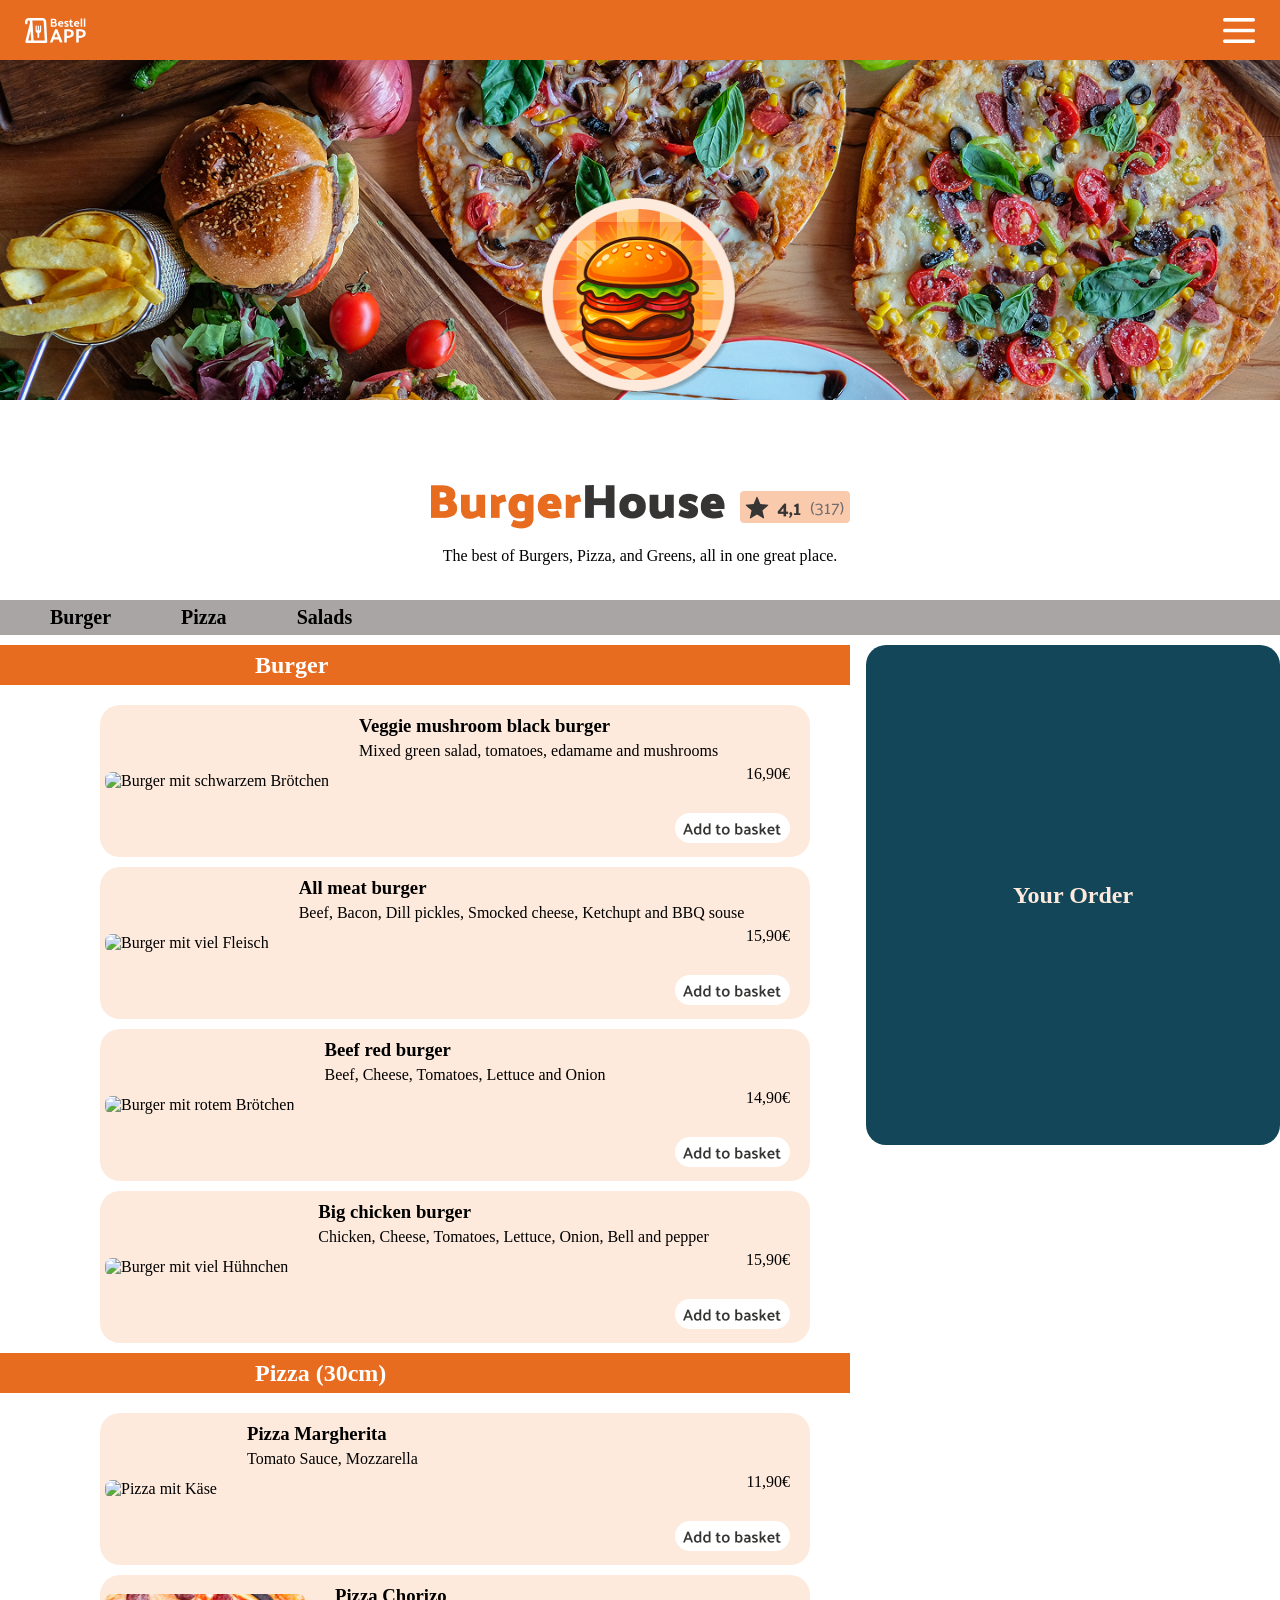
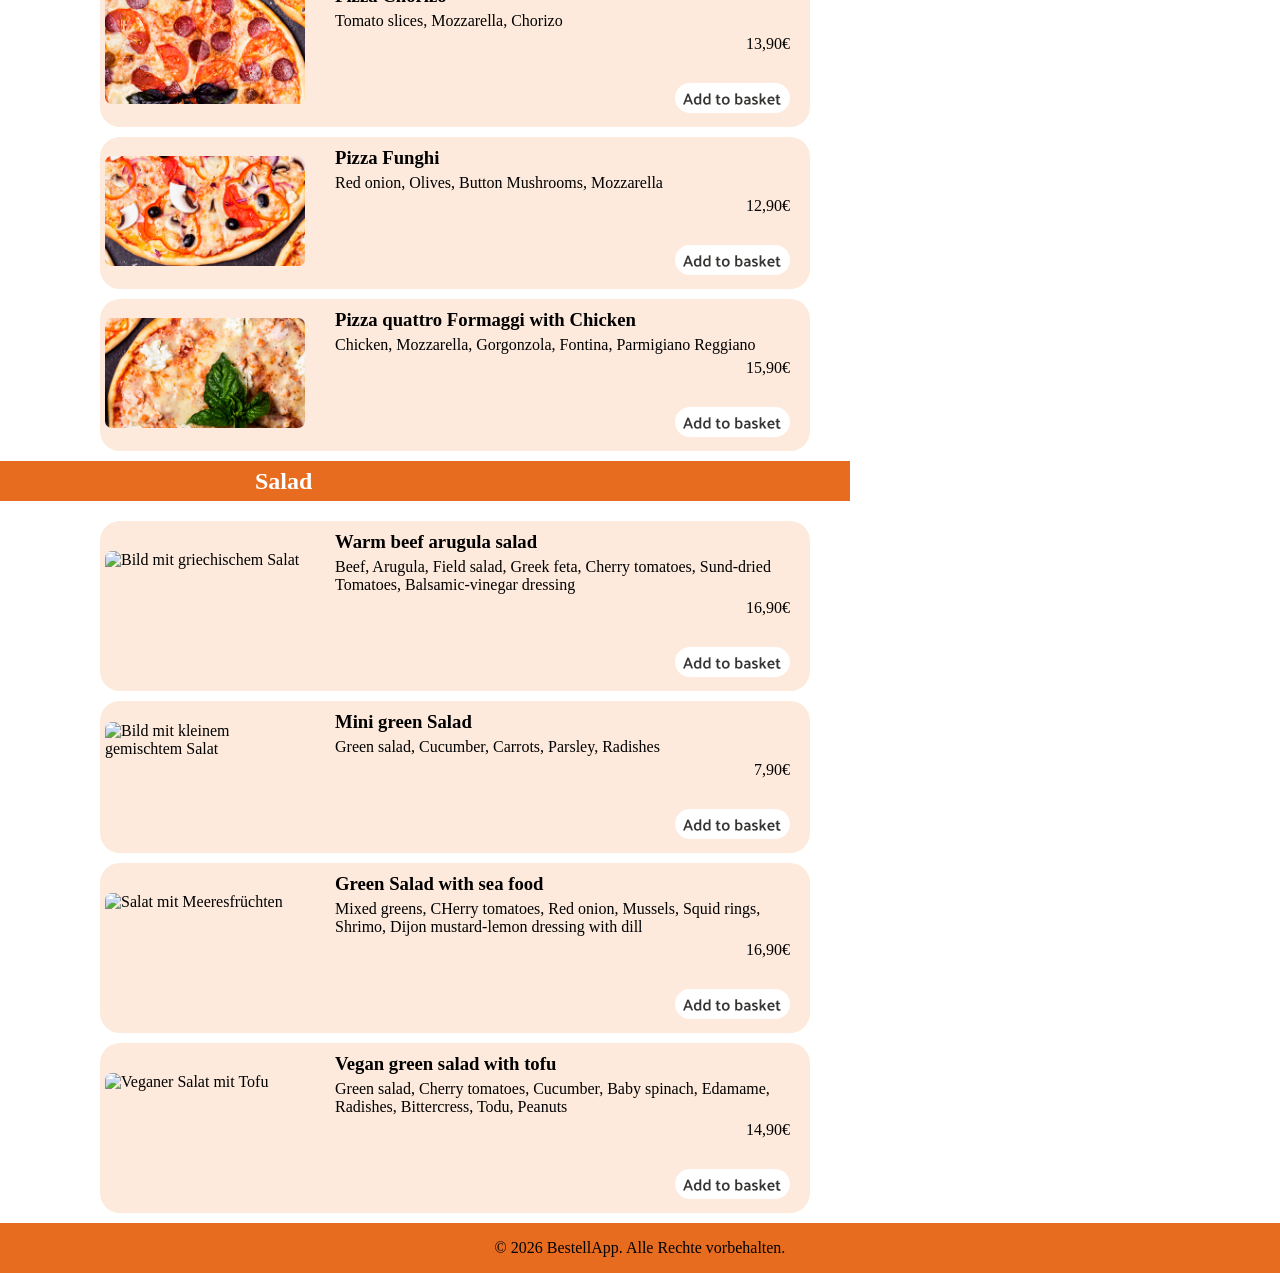
==== alternativeVariant.html @ b37f5bb8 "added variant for html code for testing" ====
<!DOCTYPE html>
<html lang="de">

<head>
    <meta charset="UTF-8">
    <meta name="viewport" content="width=device-width, initial-scale=1.0">
    <title>Bestell App</title>
    <script src="./scripts/db.js"></script>
    <script src="./scripts/template.js"></script>
    <script src="./script.js"></script>
    <link rel="icon" href="./assets/icons/favicon.svg" type="image/svg+xml">
    <link rel="stylesheet" href="./styles/assets.css">
    <link rel="stylesheet" href="./styles/basket.css">
    <link rel="stylesheet" href="./styles/fonts.css">
    <link rel="stylesheet" href="./styles/standard.css">
    <link rel="stylesheet" href="./style.css">
</head>

<body>
    <header>
        <nav class="header">
            <img class="headerIcons" src="./assets/icons/logo_icon.svg" alt="BestellApp Logo">
            <img class="headerIcons" src="./assets/icons/dehaze.png" alt="Aufklappmenü Icon">
        </nav>
    </header>
    <main>
        <section>
            <div class="bgBurgerLogo"></div>
            <div class="restaurantLogo">
                <img src="./assets/img/burger_logo.png" alt="Bild von Cartoon Burger">
            </div>
            <section class="headlineSection">
                <div class="headlineTitle">
                    <img src="./assets/img/BurgerHouse.png" alt="BurgerHouse Text Überschrift">
                    <img src="./assets/icons/like_icon.png" alt="kleines bild mit Anzahl von Rezenseionen">
                </div>
                <p>The best of Burgers, Pizza, and Greens, all in one great place.</p>
            </section>
            <section class="linkMenu">
                <a class="linkButton" href="#burgerId">Burger</a>
                <a class="linkButton" href="#pizzaId">Pizza</a>
                <a class="linkButton" href="#saladId">Salads</a>
            </section>
        </section>

        <div class="mainContainer" >
            <section class="mainContentSection">
                <section>
                    <div class="sectionTitle">
                        <h2 id="burgerId" class="title">Burger</h2>
                    </div>
                    <section class="dishesSections">
                        <div class="dishes">
                            <div>
                                <img class="dishesImg" src="./assets/img/black_burger.jpg"
                                    alt="Burger mit schwarzem Brötchen">
                            </div>
                            <div class="dishTitle">
                                <h3>Veggie mushroom black burger</h3>
                                <p>Mixed green salad, tomatoes, edamame and mushrooms</p>
                                <div class="dishesBottom">
                                    <p>16,90€</p>
                                    <div><img class="addButton" role="button" tabindex="0" onkeyup="if(event.key === 'enter')" src="./assets/icons/button_add.png" alt="add to basket button"></div>
                                </div>
                            </div>
                        </div>
                        <div class="dishes">
                            <div>
                                <img class="dishesImg" src="./assets/img/meat_burger.jpg" alt="Burger mit viel Fleisch">
                            </div>
                            <div class="dishTitle">
                                <h3>All meat burger</h3>
                                <p>Beef, Bacon, Dill pickles, Smocked cheese, Ketchupt and BBQ souse</p>
                                <div class="dishesBottom">
                                    <p>15,90€</p>
                                    <div><img class="addButton" role="button" tabindex="0" onkeyup="if(event.key === 'enter')" src="./assets/icons/button_add.png" alt="add to basket button"></div>
                                </div>
                            </div>
                        </div>
                        <div class="dishes">
                            <div>
                                <img class="dishesImg" src="./assets/img/red_burger.jpg"
                                    alt="Burger mit rotem Brötchen">
                            </div>
                            <div class="dishTitle">
                                <h3>Beef red burger</h3>
                                <p>Beef, Cheese, Tomatoes, Lettuce and Onion</p>
                                <div class="dishesBottom">
                                    <p>14,90€</p>
                                    <div><img class="addButton" role="button" tabindex="0" onkeyup="if(event.key === 'enter')" src="./assets/icons/button_add.png" alt="add to basket button"></div>
                                </div>
                            </div>


                        </div>
                        <div class="dishes">
                            <div>
                                <img class="dishesImg" src="./assets/img/chicken_burger.jpg"
                                    alt="Burger mit viel Hühnchen">
                            </div>
                            <div class="dishTitle">
                                <h3>Big chicken burger</h3>
                                <p>Chicken, Cheese, Tomatoes, Lettuce, Onion, Bell and pepper</p>
                                <div class="dishesBottom">
                                    <p>15,90€</p>
                                    <div><img class="addButton" role="button" tabindex="0" onkeyup="if(event.key === 'enter')" src="./assets/icons/button_add.png" alt="add to basket button"></div>
                                </div>
                            </div>


                        </div>
                    </section>

                </section>

                <section>
                    <div class="sectionTitle">
                        <h2 id="pizzaId" class="title">Pizza (30cm)</h2>
                    </div>
                    <section class="dishesSections">
                        <div class="dishes">
                            <div>
                                <img class="dishesImg" src="./assets/img/pizza_margherita.jpg" alt="Pizza mit Käse">
                            </div>
                            <div class="dishTitle">
                                <h3>Pizza Margherita</h3>
                                <p>Tomato Sauce, Mozzarella</p>
                                <div class="dishesBottom">
                                    <p>11,90€</p>
                                    <div><img class="addButton" role="button" tabindex="0" onkeyup="if(event.key === 'enter')" src="./assets/icons/button_add.png" alt="add to basket button"></div>
                                </div>
                            </div>
                        </div>
                        <div class="dishes">
                            <div>
                                <img class="dishesImg" src="./assets/img/pizza_chorizo.jpg" alt="Pizza mit Salami">
                            </div>
                            <div class="dishTitle">
                                <h3>Pizza Chorizo</h3>
                                <p>Tomato slices, Mozzarella, Chorizo</p>
                                <div class="dishesBottom">
                                    <p>13,90€</p>
                                    <div><img class="addButton" role="button" tabindex="0" onkeyup="if(event.key === 'enter')" src="./assets/icons/button_add.png" alt="add to basket button"></div>
                                </div>
                            </div>
                        </div>
                        <div class="dishes">
                            <div>
                                <img class="dishesImg" src="./assets/img/pizza_funghi.jpg" alt="Pizza mit Pilzen">
                            </div>
                            <div class="dishTitle">
                                <h3>Pizza Funghi</h3>
                                <p>Red onion, Olives, Button Mushrooms, Mozzarella</p>
                                <div class="dishesBottom">
                                    <p>12,90€</p>
                                    <div><img class="addButton" role="button" tabindex="0" onkeyup="if(event.key === 'enter')" src="./assets/icons/button_add.png" alt="add to basket button"></div>
                                </div>
                            </div>
                        </div>
                        <div class="dishes">
                            <div>
                                <img class="dishesImg" src="./assets/img/pizza_chickenformaggi.jpg"
                                    alt="Pizza mit Käse und Hühnchen">
                            </div>
                            <div class="dishTitle">
                                <h3>Pizza quattro Formaggi with Chicken</h3>
                                <p>Chicken, Mozzarella, Gorgonzola, Fontina, Parmigiano Reggiano</p>
                                <div class="dishesBottom">
                                    <p>15,90€</p>
                                    <div><img class="addButton" role="button" tabindex="0" onkeyup="if(event.key === 'enter')" src="./assets/icons/button_add.png" alt="add to basket button"></div>
                                </div>
                            </div>
                        </div>
                    </section>

                </section>

                <section>
                    <div class="sectionTitle">
                        <h2 id="saladId" class="title">Salad</h2>
                    </div>
                    <section class="dishesSections">
                        <div class="dishes">
                            <img class="dishesImg" src="./assets/img/salad_arugula.jpg"
                                alt="Bild mit griechischem Salat">
                            <div class="dishTitle">
                                <h3>Warm beef arugula salad</h3>
                                <p>Beef, Arugula, Field salad, Greek feta, Cherry tomatoes, Sund-dried Tomatoes,
                                    Balsamic-vinegar
                                    dressing</p>
                                <div class="dishesBottom">
                                    <p>16,90€</p>
                                    <div><img class="addButton" role="button" tabindex="0" onkeyup="if(event.key === 'enter')" src="./assets/icons/button_add.png" alt="add to basket button"></div>
                                </div>
                            </div>
                        </div>
                        <div class="dishes">
                            <img class="dishesImg" src="./assets/img/salad_mini.jpg"
                                alt="Bild mit kleinem gemischtem Salat">
                            <div class="dishTitle">
                                <h3>Mini green Salad</h3>
                                <p>Green salad, Cucumber, Carrots, Parsley, Radishes</p>
                                <div class="dishesBottom">
                                    <p>7,90€</p>
                                    <div><img class="addButton" role="button" tabindex="0" onkeyup="if(event.key === 'enter')" src="./assets/icons/button_add.png" alt="add to basket button"></div>
                                </div>
                            </div>
                        </div>
                        <div class="dishes">
                            <img class="dishesImg" src="./assets/img/salad_seafood.jpg" alt="Salat mit Meeresfrüchten">
                            <div class="dishTitle">
                                <h3>Green Salad with sea food</h3>
                                <p>Mixed greens, CHerry tomatoes, Red onion, Mussels, Squid rings, Shrimo, Dijon
                                    mustard-lemon
                                    dressing
                                    with dill</p>
                                <div class="dishesBottom">
                                    <p>16,90€</p>
                                    <div><img class="addButton" role="button" tabindex="0" onkeyup="if(event.key === 'enter')" src="./assets/icons/button_add.png" alt="add to basket button"></div>
                                </div>
                            </div>
                        </div>
                        <div class="dishes">
                            <img class="dishesImg" src="./assets/img/salad_vegan.jpg" alt="Veganer Salat mit Tofu">
                            <div class="dishTitle">
                                <h3>Vegan green salad with tofu</h3>
                                <p>Green salad, Cherry tomatoes, Cucumber, Baby spinach, Edamame, Radishes, Bittercress,
                                    Todu,
                                    Peanuts</p>
                                <div class="dishesBottom">
                                    <p>14,90€</p>
                                    <div><img class="addButton" role="button" tabindex="0" onkeyup="if(event.key === 'enter')" src="./assets/icons/button_add.png" alt="add to basket button"></div>
                                </div>
                            </div>
                        </div>
                    </section>
                </section>
            </section>

            <!-- <section class="basketSection">
                <div class="basket" >
                <h3>Your Basket</h3>
                <p>Noting here yet. <br> Go ahead and choose something delicious!</p>
                <img class="basketIcon" src="./assets/icons/shopping_cart.png" alt="Icon von Einkaufswagen">
                </div>
            </section> -->

            <section class="basketSection">
                <!-- <div class="basket" >
                <h3>Your Basket</h3>
                <p>Noting here yet. <br> Go ahead and choose something delicious!</p>
                <img class="basketIcon" src="./assets/icons/shopping_cart.png" alt="Icon von Einkaufswagen">
                </div> -->
                <div class="basket" >
                    <div></div>
                    <h2>Your Order</h2>
                    <div>
                        
                    </div>
                </div>
            </section>

        </div>
    </main>
    <footer>
        <p>© 2026 BestellApp. Alle Rechte vorbehalten.</p>
    </footer>
</body>

</html>
---- styles/assets.css ----
.headerIcons {
    height: 25px;
    margin: 25px;
}

.backgroundImg {
    height: 510px;
    width: 100%;
    object-fit: cover;
}

.headlineTitle {
    display: flex;
    justify-content: center;
    align-items: center;
    height: 60px;
    gap: 15px;
}

.linkButton {
    padding-left: 50px;
    font-size: 20px;
    color: black;
    font-weight: bold;
    border-radius: 20px;
}

.linkButton:hover {
    color: #E76C1F;
    
}

.dishesImg {
    padding: 5px;
    object-fit: cover;
    height: 120px;
    width: 210px;
    border-radius: 12px;
}

.basketIcon {
    height: 50px;
    width: 50px;
}

.addButton:hover {
    transform: scale(1.10);
    transition: transform 0.3s ease;
    border-color: #E76C1F;
    cursor: pointer;
    border: 2px solid #E76C1F;
    border-radius: 50px;
}
---- styles/fonts.css ----
/* Font Section */
@font-face {
    font-family: 'Figtree';
    src: url('fonts/static/Figtree-Regular.ttf') format('truetype');
    font-weight: normal;
    font-style: normal;
}

@font-face {
    font-family: 'Figtree';
    src: url('fonts/static/Figtree-Bold.ttf') format('truetype');
    font-weight: bold;
    font-style: normal;
}
---- styles/standard.css ----
*{
    box-sizing: border-box;
    margin: 0;
    scroll-behavior: smooth;
}
a{
    text-decoration: none;
}
---- style.css ----
.header {
    position: absolute;
    display: flex;
    height: 60px;
    width: 100%;
    background-color: #E76C1F;
    justify-content: space-between;
    align-items: center;
}

.bgBurgerLogo {
    position: relative, fixed;
    display: flex;
    height: 400px;
    background-image: url(./assets/img/background_img.png);
    background-size: cover;
    background-repeat: no-repeat;
    justify-content: center;
    align-items: end;
    z-index: 19;
}

.restaurantLogo {
    position: absolute;
    z-index: 20;
    height: 200px;
    width: 100%;
    display: flex;
    justify-content: center;
    top: 22%;
}

.headlineSection {
    display: flex;
    height: 200px;
    flex-direction: column;
    justify-content: center;
    align-items: center;
    padding-top: 8vh;
    padding-bottom: 30px;
    gap: 10px;
}

.linkMenu {
    display: flex;
    align-items: center;
    height: 35px;
    background-color: rgb(170, 165, 165);
    gap: 20px;
}

.mainContainer {
    display: flex;
    flex-grow: 1;
}

.mainContentSection {
    width: calc(100% - 430px);
}

.sectionTitle {
    display: flex;
    align-items: center;
    height: 40px;
    background-color: #E76C1F;
    margin-top: 10px;
    margin-bottom: 20px;
}

.title {
    padding-left: 30%;
    color: white;
}

.dishesSection {
    height: 612px;
    width: 700px;
}

.dishes {
    display: flex;
    background-color: #FDEADC;
    margin-top: 5px;
    margin-bottom: 10px;
    border-radius: 20px;
    margin-left: 100px;
    width: 710px;
    align-items: center;
    justify-content: start;
    gap: 25px;
}

.dishTitle {
    display: flex;
    flex-direction: column;
    flex: 1;
    gap: 5px;
    padding-top: 10px;
}

.dishesBottom {
    display: flex;
    align-items: end;
    justify-content: end;
    flex-direction: column;
    gap: 30px;
    padding-right: 20px;
    padding-bottom: 10px;
}

.basketSection {
    width: 400px;
    flex-grow: 1;
    padding: 16px;
    padding-top: 10px;
    padding-right: 0;
}

.basket {
    display: flex;
    flex-direction: column;
    align-items: center;
    justify-content: center;
    gap: 25px;
    width: 100%;
    height: 500px;
    border-radius: 20px;
    background-color: #124658;
    position: sticky;
    top: 0;
    color: #FDEADC;
}

footer {
    display: flex;
    justify-content: center;
    align-items: center;
    height: 50px;
    background-color: #E76C1F;
}
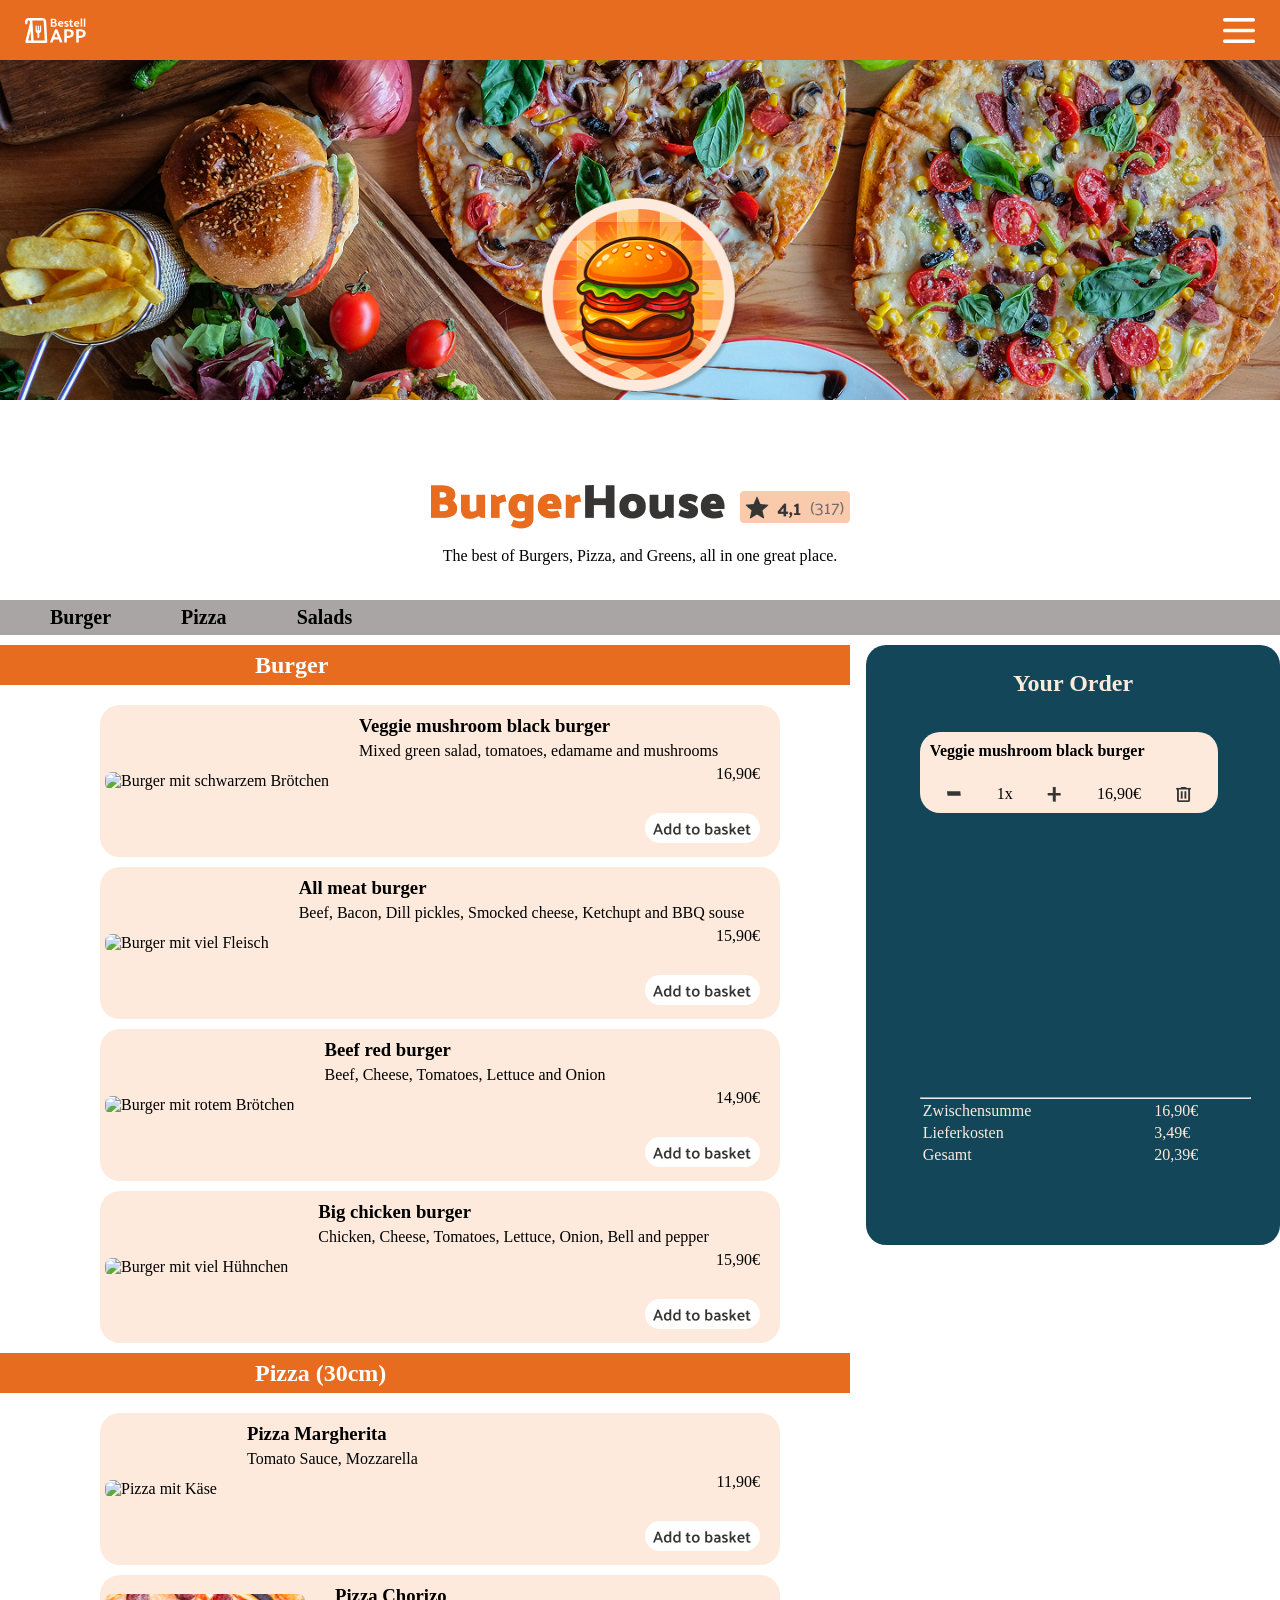
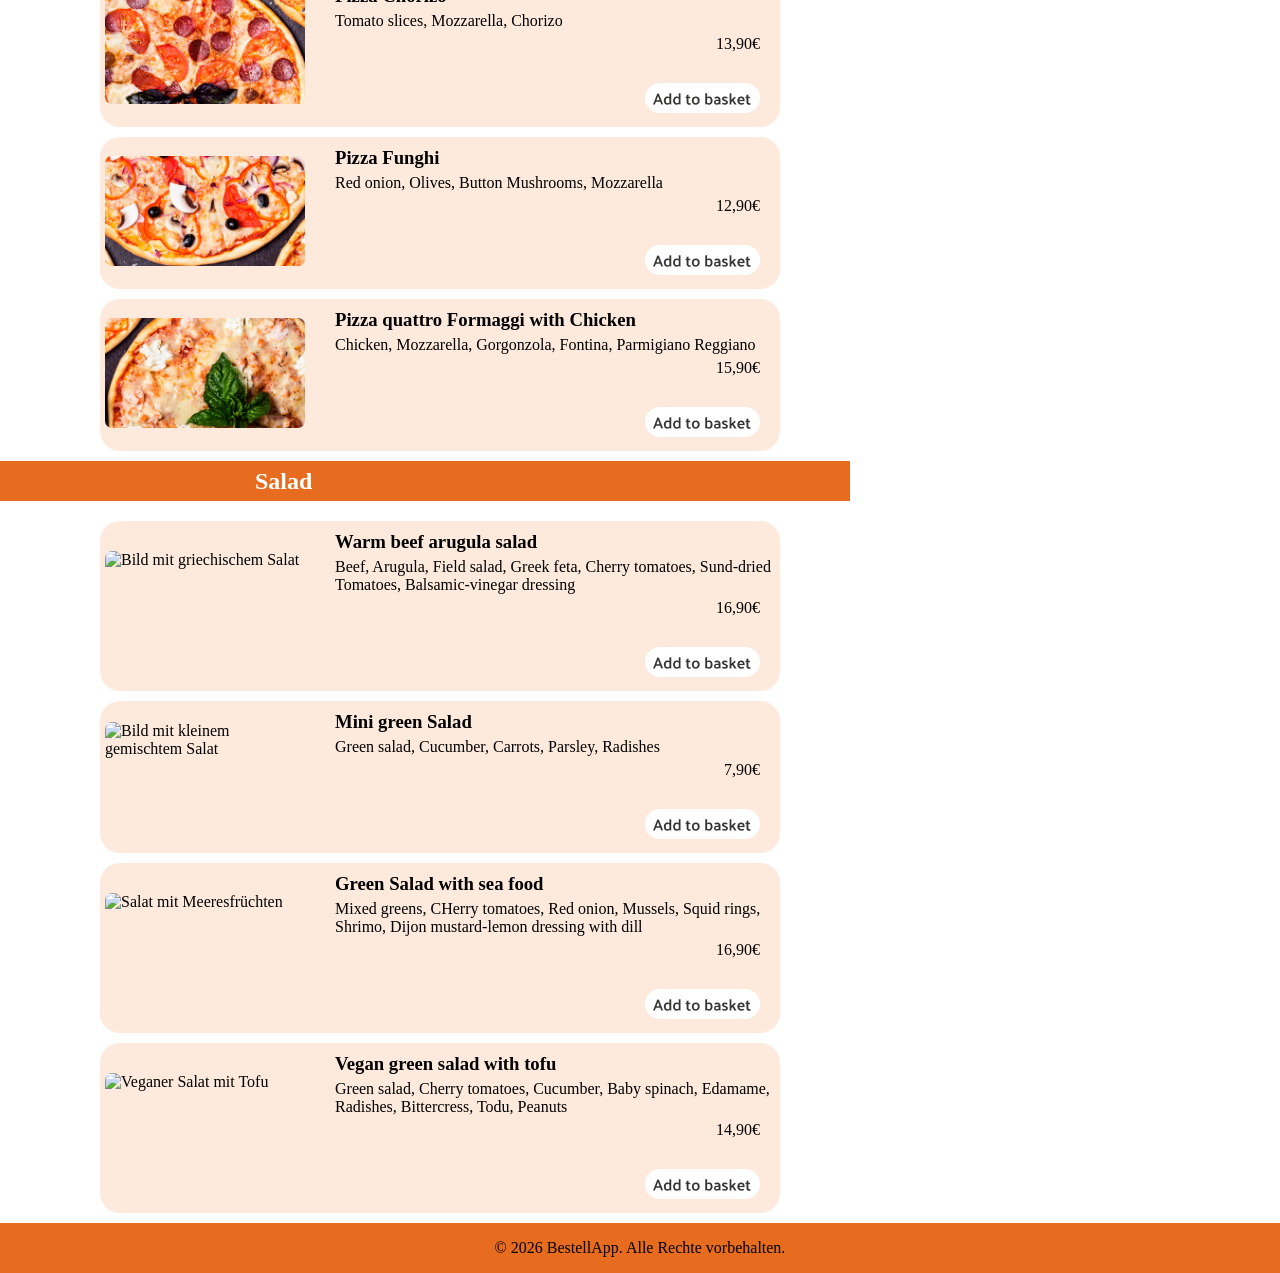
==== commit 43dd201c: "added css classes for responsiveness" ====
--- a/alternativeVariant.html
+++ b/alternativeVariant.html
@@ -31,8 +31,8 @@
             </div>
             <section class="headlineSection">
                 <div class="headlineTitle">
-                    <img src="./assets/img/BurgerHouse.png" alt="BurgerHouse Text Überschrift">
-                    <img src="./assets/icons/like_icon.png" alt="kleines bild mit Anzahl von Rezenseionen">
+                    <img class="headlineTitles" src="./assets/img/BurgerHouse.png" alt="BurgerHouse Text Überschrift">
+                    <img class="headlineTitles" src="./assets/icons/like_icon.png" alt="kleines bild mit Anzahl von Rezenseionen">
                 </div>
                 <p>The best of Burgers, Pizza, and Greens, all in one great place.</p>
             </section>
@@ -43,7 +43,7 @@
             </section>
         </section>
 
-        <div class="mainContainer" >
+        <div class="mainContainer">
             <section class="mainContentSection">
                 <section>
                     <div class="sectionTitle">
@@ -60,7 +60,9 @@
                                 <p>Mixed green salad, tomatoes, edamame and mushrooms</p>
                                 <div class="dishesBottom">
                                     <p>16,90€</p>
-                                    <div><img class="addButton" role="button" tabindex="0" onkeyup="if(event.key === 'enter')" src="./assets/icons/button_add.png" alt="add to basket button"></div>
+                                    <div><img class="addButton" role="button" tabindex="0"
+                                            onkeyup="if(event.key === 'enter')" src="./assets/icons/button_add.png"
+                                            alt="add to basket button"></div>
                                 </div>
                             </div>
                         </div>
@@ -73,7 +75,9 @@
                                 <p>Beef, Bacon, Dill pickles, Smocked cheese, Ketchupt and BBQ souse</p>
                                 <div class="dishesBottom">
                                     <p>15,90€</p>
-                                    <div><img class="addButton" role="button" tabindex="0" onkeyup="if(event.key === 'enter')" src="./assets/icons/button_add.png" alt="add to basket button"></div>
+                                    <div><img class="addButton" role="button" tabindex="0"
+                                            onkeyup="if(event.key === 'enter')" src="./assets/icons/button_add.png"
+                                            alt="add to basket button"></div>
                                 </div>
                             </div>
                         </div>
@@ -87,7 +91,9 @@
                                 <p>Beef, Cheese, Tomatoes, Lettuce and Onion</p>
                                 <div class="dishesBottom">
                                     <p>14,90€</p>
-                                    <div><img class="addButton" role="button" tabindex="0" onkeyup="if(event.key === 'enter')" src="./assets/icons/button_add.png" alt="add to basket button"></div>
+                                    <div><img class="addButton" role="button" tabindex="0"
+                                            onkeyup="if(event.key === 'enter')" src="./assets/icons/button_add.png"
+                                            alt="add to basket button"></div>
                                 </div>
                             </div>
 
@@ -103,7 +109,9 @@
                                 <p>Chicken, Cheese, Tomatoes, Lettuce, Onion, Bell and pepper</p>
                                 <div class="dishesBottom">
                                     <p>15,90€</p>
-                                    <div><img class="addButton" role="button" tabindex="0" onkeyup="if(event.key === 'enter')" src="./assets/icons/button_add.png" alt="add to basket button"></div>
+                                    <div><img class="addButton" role="button" tabindex="0"
+                                            onkeyup="if(event.key === 'enter')" src="./assets/icons/button_add.png"
+                                            alt="add to basket button"></div>
                                 </div>
                             </div>
 
@@ -127,7 +135,9 @@
                                 <p>Tomato Sauce, Mozzarella</p>
                                 <div class="dishesBottom">
                                     <p>11,90€</p>
-                                    <div><img class="addButton" role="button" tabindex="0" onkeyup="if(event.key === 'enter')" src="./assets/icons/button_add.png" alt="add to basket button"></div>
+                                    <div><img class="addButton" role="button" tabindex="0"
+                                            onkeyup="if(event.key === 'enter')" src="./assets/icons/button_add.png"
+                                            alt="add to basket button"></div>
                                 </div>
                             </div>
                         </div>
@@ -140,7 +150,9 @@
                                 <p>Tomato slices, Mozzarella, Chorizo</p>
                                 <div class="dishesBottom">
                                     <p>13,90€</p>
-                                    <div><img class="addButton" role="button" tabindex="0" onkeyup="if(event.key === 'enter')" src="./assets/icons/button_add.png" alt="add to basket button"></div>
+                                    <div><img class="addButton" role="button" tabindex="0"
+                                            onkeyup="if(event.key === 'enter')" src="./assets/icons/button_add.png"
+                                            alt="add to basket button"></div>
                                 </div>
                             </div>
                         </div>
@@ -153,7 +165,9 @@
                                 <p>Red onion, Olives, Button Mushrooms, Mozzarella</p>
                                 <div class="dishesBottom">
                                     <p>12,90€</p>
-                                    <div><img class="addButton" role="button" tabindex="0" onkeyup="if(event.key === 'enter')" src="./assets/icons/button_add.png" alt="add to basket button"></div>
+                                    <div><img class="addButton" role="button" tabindex="0"
+                                            onkeyup="if(event.key === 'enter')" src="./assets/icons/button_add.png"
+                                            alt="add to basket button"></div>
                                 </div>
                             </div>
                         </div>
@@ -167,7 +181,9 @@
                                 <p>Chicken, Mozzarella, Gorgonzola, Fontina, Parmigiano Reggiano</p>
                                 <div class="dishesBottom">
                                     <p>15,90€</p>
-                                    <div><img class="addButton" role="button" tabindex="0" onkeyup="if(event.key === 'enter')" src="./assets/icons/button_add.png" alt="add to basket button"></div>
+                                    <div><img class="addButton" role="button" tabindex="0"
+                                            onkeyup="if(event.key === 'enter')" src="./assets/icons/button_add.png"
+                                            alt="add to basket button"></div>
                                 </div>
                             </div>
                         </div>
@@ -190,7 +206,9 @@
                                     dressing</p>
                                 <div class="dishesBottom">
                                     <p>16,90€</p>
-                                    <div><img class="addButton" role="button" tabindex="0" onkeyup="if(event.key === 'enter')" src="./assets/icons/button_add.png" alt="add to basket button"></div>
+                                    <div><img class="addButton" role="button" tabindex="0"
+                                            onkeyup="if(event.key === 'enter')" src="./assets/icons/button_add.png"
+                                            alt="add to basket button"></div>
                                 </div>
                             </div>
                         </div>
@@ -202,7 +220,9 @@
                                 <p>Green salad, Cucumber, Carrots, Parsley, Radishes</p>
                                 <div class="dishesBottom">
                                     <p>7,90€</p>
-                                    <div><img class="addButton" role="button" tabindex="0" onkeyup="if(event.key === 'enter')" src="./assets/icons/button_add.png" alt="add to basket button"></div>
+                                    <div><img class="addButton" role="button" tabindex="0"
+                                            onkeyup="if(event.key === 'enter')" src="./assets/icons/button_add.png"
+                                            alt="add to basket button"></div>
                                 </div>
                             </div>
                         </div>
@@ -216,7 +236,9 @@
                                     with dill</p>
                                 <div class="dishesBottom">
                                     <p>16,90€</p>
-                                    <div><img class="addButton" role="button" tabindex="0" onkeyup="if(event.key === 'enter')" src="./assets/icons/button_add.png" alt="add to basket button"></div>
+                                    <div><img class="addButton" role="button" tabindex="0"
+                                            onkeyup="if(event.key === 'enter')" src="./assets/icons/button_add.png"
+                                            alt="add to basket button"></div>
                                 </div>
                             </div>
                         </div>
@@ -229,7 +251,9 @@
                                     Peanuts</p>
                                 <div class="dishesBottom">
                                     <p>14,90€</p>
-                                    <div><img class="addButton" role="button" tabindex="0" onkeyup="if(event.key === 'enter')" src="./assets/icons/button_add.png" alt="add to basket button"></div>
+                                    <div><img class="addButton" role="button" tabindex="0"
+                                            onkeyup="if(event.key === 'enter')" src="./assets/icons/button_add.png"
+                                            alt="add to basket button"></div>
                                 </div>
                             </div>
                         </div>
@@ -251,12 +275,40 @@
                 <p>Noting here yet. <br> Go ahead and choose something delicious!</p>
                 <img class="basketIcon" src="./assets/icons/shopping_cart.png" alt="Icon von Einkaufswagen">
                 </div> -->
-                <div class="basket" >
+                <div class="filledBasket">
                     <div></div>
-                    <h2>Your Order</h2>
-                    <div>
-                        
+                    <h2 class="basketTitle">Your Order</h2>
+                    <div class="basketOrders" >
+                        <div class="addedOrder">
+                            <div>
+                                <h4>Veggie mushroom black burger</h4>
+                            </div>
+                            <div class="basketIcons">
+                                <img class="basketIcon" role="button" tabindex="0" src="./assets/icons/minus_icon.svg" alt="minus Icon">
+                                <p>1x</p>
+                                <img class="basketIcon" role="button" tabindex="0" src="./assets/icons/plus_icon.svg" alt="plus Icon">
+                                <p>16,90€</p>
+                                <img class="basketIcon" role="button" tabindex="0" src="./assets/icons/delete_icon.png" alt="Mülltonnen Icon">
+                            </div>
+                        </div>
                     </div>
+                    <section class="costs" >
+                        <table class="costList">
+                            <tr>
+                                <td>Zwischensumme</td>
+                                <td>16,90€</td>
+                            </tr>
+                            <tr>
+                                <td>Lieferkosten</td>
+                                <td>3,49€</td>
+                            </tr>
+                            <hr>
+                            <tr>
+                                <td>Gesamt</td>
+                                <td>20,39€</td>
+                            </tr>
+                        </table>
+                    </section>
                 </div>
             </section>
 
--- a/styles/assets.css
+++ b/styles/assets.css
@@ -7,6 +7,16 @@
     height: 510px;
     width: 100%;
     object-fit: cover;
+}
+
+.restaurantLogo {
+    position: absolute;
+    z-index: 20;
+    height: 200px;
+    width: 100%;
+    display: flex;
+    justify-content: center;
+    top: 22%;
 }
 
 .headlineTitle {
@@ -27,7 +37,7 @@
 
 .linkButton:hover {
     color: #E76C1F;
-    
+
 }
 
 .dishesImg {
@@ -50,4 +60,64 @@
     cursor: pointer;
     border: 2px solid #E76C1F;
     border-radius: 50px;
+}
+
+.basketIcon {
+    height: 15px;
+    width: 15px;
+    cursor: pointer;
+}
+
+.basketIcon:hover {
+    transform: scale(1.10);
+    transition: transform 0.3s ease;
+    border-color: #E76C1F;
+    cursor: pointer;
+    border: 2px solid #E76C1F;
+    border-radius: 50px;
+    background-color: #E76C1F;
+}
+
+@media (max-width: 590px) {
+    .dishesImg {
+        width: 20em;
+        height: 86px;
+    }
+}
+
+@media (max-width: 480px) {
+
+    .dishesImg {
+        width: 15em;
+        height: 80px;
+    }
+
+    .restaurantLogo {
+        width: 120px;
+        height: 120px;
+        left: 35%;
+        top: 25%;
+    }
+
+    .headlineTitles {
+        height: 30px;
+    }
+
+    .linkButton {
+        padding-left: 25px;
+        font-size: 20px;
+    }
+}
+
+@media (max-width: 350px) {
+    .headlineTitles {
+        height: 27px;
+    }
+
+    .restaurantLogo {
+        width: 120px;
+        height: 120px;
+        left: 30%;
+        top: 25%;
+    }
 }
--- a/styles/fonts.css
+++ b/styles/fonts.css
@@ -1,14 +1,14 @@
 /* Font Section */
 @font-face {
     font-family: 'Figtree';
-    src: url('fonts/static/Figtree-Regular.ttf') format('truetype');
+    src: url('assets/fonts/static/Figtree-Regular.ttf') format('truetype');
     font-weight: normal;
     font-style: normal;
 }
 
 @font-face {
     font-family: 'Figtree';
-    src: url('fonts/static/Figtree-Bold.ttf') format('truetype');
+    src: url('assets/fonts/static/Figtree-Bold.ttf') format('truetype');
     font-weight: bold;
     font-style: normal;
 }
--- a/styles/standard.css
+++ b/styles/standard.css
@@ -5,4 +5,8 @@
 }
 a{
     text-decoration: none;
+}
+
+body {
+    max-width: 1440px;
 }
--- a/style.css
+++ b/style.css
@@ -20,16 +20,6 @@
     z-index: 19;
 }
 
-.restaurantLogo {
-    position: absolute;
-    z-index: 20;
-    height: 200px;
-    width: 100%;
-    display: flex;
-    justify-content: center;
-    top: 22%;
-}
-
 .headlineSection {
     display: flex;
     height: 200px;
@@ -84,7 +74,7 @@
     margin-bottom: 10px;
     border-radius: 20px;
     margin-left: 100px;
-    width: 710px;
+    width: 80%;
     align-items: center;
     justify-content: start;
     gap: 25px;
@@ -109,6 +99,8 @@
 }
 
 .basketSection {
+    display: flex;
+    justify-content: center;
     width: 400px;
     flex-grow: 1;
     padding: 16px;
@@ -131,10 +123,162 @@
     color: #FDEADC;
 }
 
+.filledBasket {
+    display: flex;
+    flex-direction: column;
+    align-items: center;
+    gap: 25px;
+    width: 100%;
+    height: 600px;
+    border-radius: 20px;
+    background-color: #124658;
+    position: sticky;
+    top: 0;
+    color: #FDEADC;
+}
+
+.basketTitle {
+    display: block;
+}
+
+.basketOrders {
+    overflow: auto;
+    width: 80%;
+    height: 350px;
+    overflow-x: hidden;
+    scroll-behavior: smooth;
+    margin-left: 6%;
+}
+
+.addedOrder {
+    display: flex;
+    flex-direction: column;
+    padding: 10px;
+    border-radius: 20px;
+    background-color: #FDEADC;
+    width: 90%;
+    margin: 10px 0;
+    color: black;
+    gap: 25px;
+}
+
+.basketIcons {
+    display: flex;
+    align-items: center;
+    justify-content: space-around;
+
+}
+
+.costs {
+    width: 80%;
+    display: flex;
+    flex-direction: column;
+    justify-content: center;
+    margin-left: 6%;
+}
+
+.costList {
+    width: 100%;
+}
+
 footer {
     display: flex;
     justify-content: center;
     align-items: center;
     height: 50px;
     background-color: #E76C1F;
+}
+
+@media (max-width: 1253px) {
+    .filledBasket {
+        width: 80%;
+
+    }
+}
+
+@media (max-width: 1000px) {
+    .filledBasket {
+        width: 60%;
+
+    }
+}
+
+@media (max-width: 940px) {
+    .basketSection {
+        display: none;
+    }
+
+    .mainContainer {
+        display: flex;
+        flex-direction: column;
+        align-items: center;
+    }
+
+    .mainContentSection {
+        width: 70%;
+        display: flex;
+        flex-direction: column;
+        justify-content: center;
+    }
+
+    .dishes {
+        margin-left: 0px;
+        width: 100%;
+    }
+}
+
+@media (max-width: 590px) {
+    .dishes {
+        display: flex;
+        flex-direction: column;
+        height: 100%;
+    }
+
+    .dishTitle {
+        padding-top: 0;
+        display: flex;
+        align-items: center;
+        justify-content: space-between;
+        padding-left: 10px;
+        padding-right: 10px;
+    }
+
+    .dishesBottom {
+        display: flex;
+        flex-direction: row;
+        justify-content: space-between;
+        align-items: center;
+        padding-left: 15px;
+    }
+}
+
+@media (max-width: 480px) {
+    .mainContentSection {
+        width: 100%;
+    }
+
+    .dishesSections {
+        width: 100%;
+        display: flex;
+        flex-direction: column;
+        justify-content: center;
+        align-items: center;
+    }
+
+    .dishes {
+        width: 80%;
+    }
+
+    .headlineSection {
+        padding-left: 20px;
+        padding-right: 20px;
+    }
+
+    .linkMenu {
+        display: flex;
+        align-items: center;
+        height: 30px;
+        background-color: rgb(170, 165, 165);
+        gap: 15px;
+    }
 }
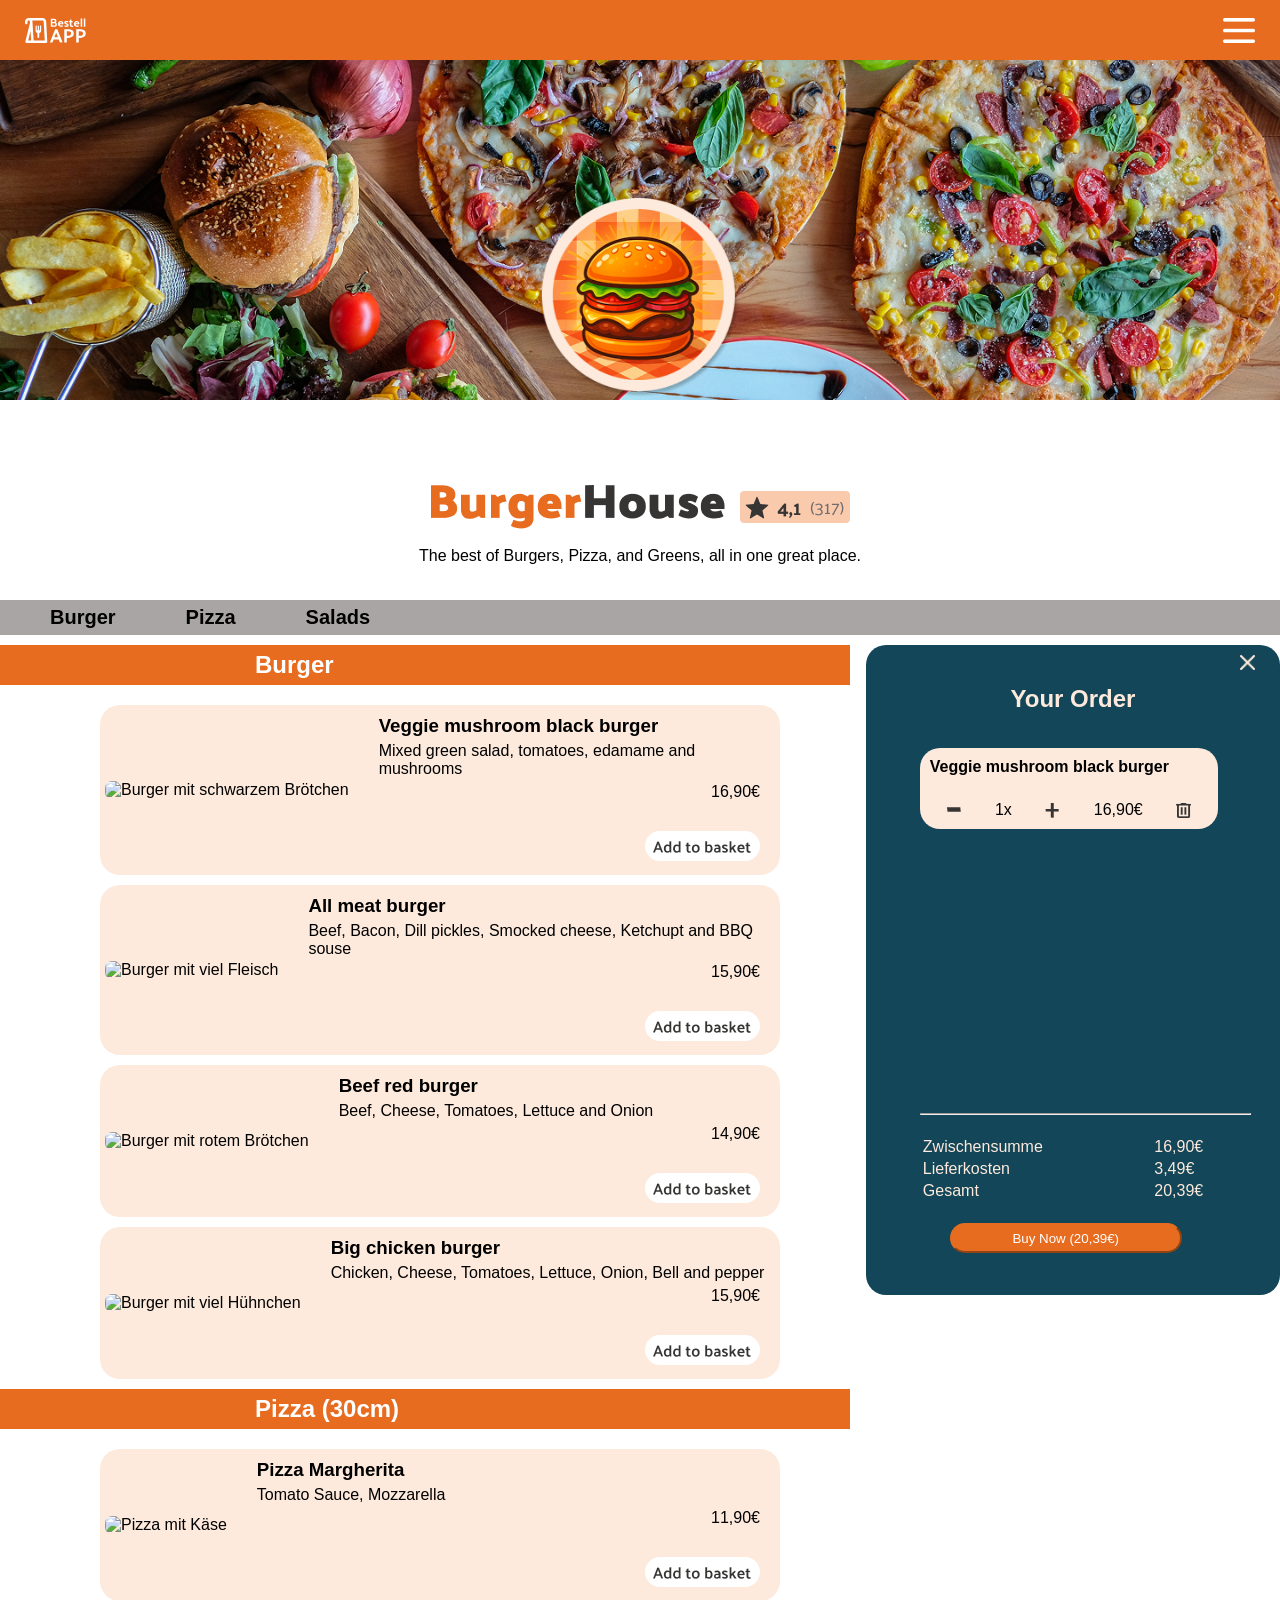
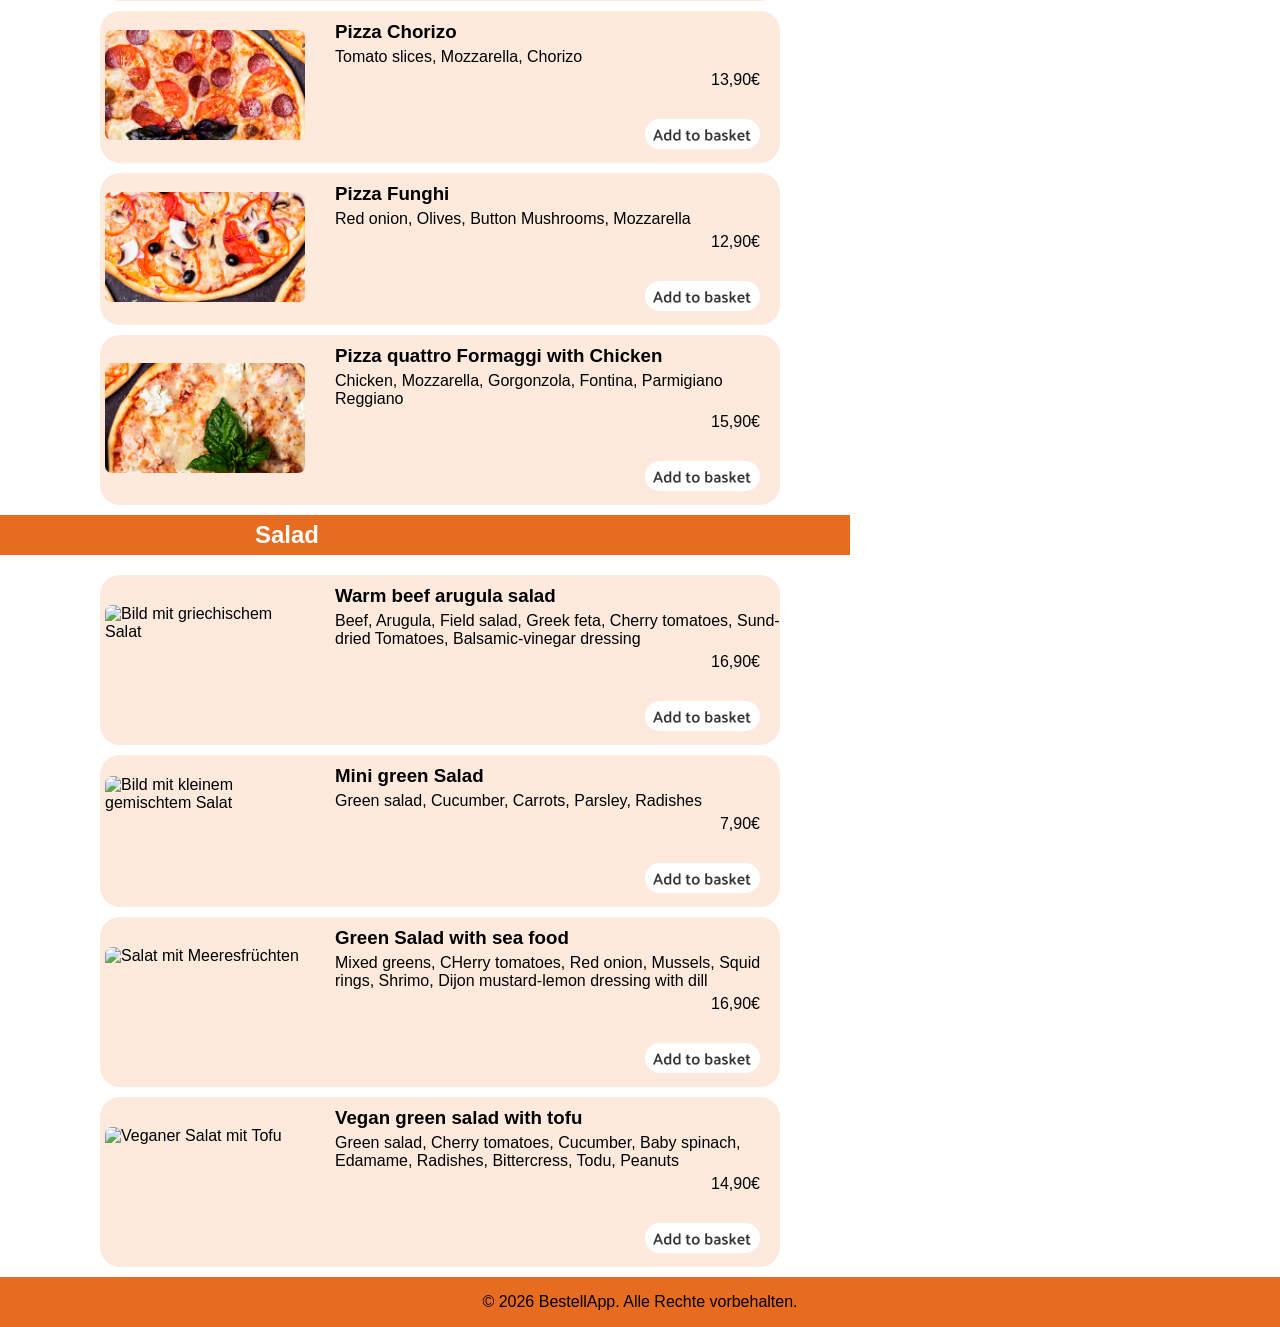
==== commit aae89512: "added dialog design, new png and ather HTML Code" ====
--- a/alternativeVariant.html
+++ b/alternativeVariant.html
@@ -5,9 +5,6 @@
     <meta charset="UTF-8">
     <meta name="viewport" content="width=device-width, initial-scale=1.0">
     <title>Bestell App</title>
-    <script src="./scripts/db.js"></script>
-    <script src="./scripts/template.js"></script>
-    <script src="./script.js"></script>
     <link rel="icon" href="./assets/icons/favicon.svg" type="image/svg+xml">
     <link rel="stylesheet" href="./styles/assets.css">
     <link rel="stylesheet" href="./styles/basket.css">
@@ -32,7 +29,8 @@
             <section class="headlineSection">
                 <div class="headlineTitle">
                     <img class="headlineTitles" src="./assets/img/BurgerHouse.png" alt="BurgerHouse Text Überschrift">
-                    <img class="headlineTitles" src="./assets/icons/like_icon.png" alt="kleines bild mit Anzahl von Rezenseionen">
+                    <img class="headlineTitles" src="./assets/icons/like_icon.png"
+                        alt="kleines bild mit Anzahl von Rezenseionen">
                 </div>
                 <p>The best of Burgers, Pizza, and Greens, all in one great place.</p>
             </section>
@@ -260,15 +258,7 @@
                     </section>
                 </section>
             </section>
-
-            <!-- <section class="basketSection">
-                <div class="basket" >
-                <h3>Your Basket</h3>
-                <p>Noting here yet. <br> Go ahead and choose something delicious!</p>
-                <img class="basketIcon" src="./assets/icons/shopping_cart.png" alt="Icon von Einkaufswagen">
-                </div>
-            </section> -->
-
+            
             <section class="basketSection">
                 <!-- <div class="basket" >
                 <h3>Your Basket</h3>
@@ -276,23 +266,26 @@
                 <img class="basketIcon" src="./assets/icons/shopping_cart.png" alt="Icon von Einkaufswagen">
                 </div> -->
                 <div class="filledBasket">
-                    <div></div>
+                    <div class="closeIcons"><img role="button" tabindex="0" class="closingButton" src="./assets/icons/dialog_close_icon.png" alt="Schließen Icon"></div>
                     <h2 class="basketTitle">Your Order</h2>
-                    <div class="basketOrders" >
+                    <div class="basketOrders">
                         <div class="addedOrder">
                             <div>
                                 <h4>Veggie mushroom black burger</h4>
                             </div>
                             <div class="basketIcons">
-                                <img class="basketIcon" role="button" tabindex="0" src="./assets/icons/minus_icon.svg" alt="minus Icon">
+                                <img class="basketIcon" role="button" tabindex="0" src="./assets/icons/minus_icon.svg"
+                                    alt="minus Icon">
                                 <p>1x</p>
-                                <img class="basketIcon" role="button" tabindex="0" src="./assets/icons/plus_icon.svg" alt="plus Icon">
+                                <img class="basketIcon" role="button" tabindex="0" src="./assets/icons/plus_icon.svg"
+                                    alt="plus Icon">
                                 <p>16,90€</p>
-                                <img class="basketIcon" role="button" tabindex="0" src="./assets/icons/delete_icon.png" alt="Mülltonnen Icon">
+                                <img class="basketIcon" role="button" tabindex="0" src="./assets/icons/delete_icon.png"
+                                    alt="Mülltonnen Icon">
                             </div>
                         </div>
                     </div>
-                    <section class="costs" >
+                    <section class="costs">
                         <table class="costList">
                             <tr>
                                 <td>Zwischensumme</td>
@@ -308,15 +301,43 @@
                                 <td>20,39€</td>
                             </tr>
                         </table>
+                        <button class="buyButton">
+                            <p>Buy Now (20,39€)</p>
+                        </button>
                     </section>
                 </div>
             </section>
-
+            <!-- <dialog class="dialog" onclick="openDialog()">
+                <div class="dialogWindow">
+                        <img class="closingButton" role="button" tabindex="0" src="./assets/icons/dialog_close_icon.png" alt="">
+                    <section class="orderConfirmedText">
+                        <img src="./assets/icons/dialog_delivery_icon.png" alt="Lieferwagen Icon">
+                        <img src="./assets/icons/ordered_text.png" alt="Order Confirmed Text">
+                    </section>
+                </div>
+            </dialog> -->
         </div>
     </main>
     <footer>
         <p>© 2026 BestellApp. Alle Rechte vorbehalten.</p>
     </footer>
+    <section class="nav_bottom_list">
+        <button class="nav_item" onclick="location.href='./index.html'">
+            <img src="./assets/icons/home_icon.svg" alt="Haus Icon">
+        </button>
+        <button class="nav_item" >
+            <img src="./assets/icons/shopping_cart_icon.svg" alt="Einkaufswagen Icon">
+        </button>
+        <button class="nav_item" >
+            <img src="./assets/icons/takeout_dining_icon.svg" alt="Icon vom Logo">
+        </button>
+        <button class="nav_item" onclick="openBasket()" >
+            <img src="./assets/icons/person_icon.svg" alt="Person Icon">
+        </button>
+    </section>
+    <script src="./scripts/db.js"></script>
+    <script src="./scripts/template.js"></script>
+    <script src="./script.js"></script>
 </body>
 
 </html>
--- a/styles/assets.css
+++ b/styles/assets.css
@@ -78,6 +78,81 @@
     background-color: #E76C1F;
 }
 
+.closingButton {
+    height: 15px;
+    width: 15px;
+    cursor: pointer;
+}
+
+.closingButton:hover {
+    transform: scale(1.10);
+    transition: transform 0.3s ease;
+    border-color: #E76C1F;
+    cursor: pointer;
+    border: 2px solid #E76C1F;
+    border-radius: 20px;
+    background-color: #E76C1F;
+}
+
+.buyButton {
+    height: 30px;
+    width: 70%;
+    background-color: #E76C1F;
+    color: white;
+    border-radius: 25px;
+    border-color: #E76C1F;
+    cursor: pointer;
+    margin-left: 30px;
+}
+
+.buyButton:hover {
+    transform: scale(1.05);
+    transition: transform 0.3s ease;
+    border-color: #000000;
+    cursor: pointer;
+    border: 2px solid #124658;
+    border-radius: 25px;
+    background-color: #000000;
+}
+
+.dialogWindow {
+    display: flex;
+    flex-direction: column;
+    justify-content: start;
+    align-items: end;
+    width: 340px;
+    height: 250px;
+    border-radius: 40px;
+    padding: 20px;
+    background-color: #09212A;
+    color: white;
+}
+
+.orderConfirmedText {
+    margin-top: 30px;
+}
+
+@media (max-width: 940px) {
+    .nav_item {
+        background-color: #124658;
+        border: none;
+        padding-block: 0px;
+        padding-inline: 0px;
+        cursor: pointer;
+        opacity: 0.9;
+    }
+
+    .nav_item:hover {
+        transform: scale(1.10);
+        transition: transform 0.3s ease;
+        border-color: #E76C1F;
+        cursor: pointer;
+        border: 2px solid #E76C1F;
+        border-radius: 5px;
+        background-color: #E76C1F;
+    }
+}
+
 @media (max-width: 590px) {
     .dishesImg {
         width: 20em;
--- a/styles/standard.css
+++ b/styles/standard.css
@@ -8,5 +8,6 @@
 }
 
 body {
-    max-width: 1440px;
+    max-width: 1920px;
+    font-family: sans-serif;
 }
--- a/style.css
+++ b/style.css
@@ -1,5 +1,6 @@
 .header {
     position: absolute;
+    max-width: 1920px;
     display: flex;
     height: 60px;
     width: 100%;
@@ -129,12 +130,21 @@
     align-items: center;
     gap: 25px;
     width: 100%;
-    height: 600px;
+    height: 650px;
     border-radius: 20px;
     background-color: #124658;
     position: sticky;
     top: 0;
     color: #FDEADC;
+}
+
+.closeIcons {
+    width: 100%;
+    height: 15px;
+    display: flex;
+    justify-content: end;
+    padding-right: 25px;
+    padding-top: 10px;
 }
 
 .basketTitle {
@@ -175,6 +185,7 @@
     flex-direction: column;
     justify-content: center;
     margin-left: 6%;
+    gap: 20px;
 }
 
 .costList {
@@ -187,6 +198,23 @@
     align-items: center;
     height: 50px;
     background-color: #E76C1F;
+}
+
+.nav_bottom_list {
+    display: none;
+}
+
+.dialog {
+    position: fixed;
+    left: 0;
+    top: 0;
+    height: 100vh;
+    width: 100vw;
+    background: rgba(0, 0, 0, 0.5);
+    z-index: 1000;
+    display: flex;
+    justify-content: center;
+    align-items: center;
 }
 
 @media (max-width: 1253px) {
@@ -206,6 +234,45 @@
 @media (max-width: 940px) {
     .basketSection {
         display: none;
+        width: 400px;
+        flex-grow: 1;
+        padding: 16px;
+        padding-top: 10px;
+        padding-right: 0;
+        z-index: 999;
+    }
+
+    .filledBasket {
+        position: fixed;
+        flex-grow: 1;
+        padding: 16px;
+        padding-top: 10px;
+        padding-right: 0;
+        bottom: 71px;
+        margin-top: 590px;
+    }
+
+    footer {
+        display: flex;
+        justify-content: center;
+        align-items: start;
+        padding-top: 20px;
+        height: 130px;
+        background-color: #E76C1F;
+    }
+
+    .nav_bottom_list {
+        background-color: #124658;
+        position: fixed;
+        bottom: 0;
+        left: 0;
+        width: 100%;
+        height: 70px;
+        display: flex;
+        justify-content: space-around;
+        align-items: center;
+        z-index: 9999;
+        border-top: solid rgba(255, 255, 255, 0.1);
     }
 
     .mainContainer {
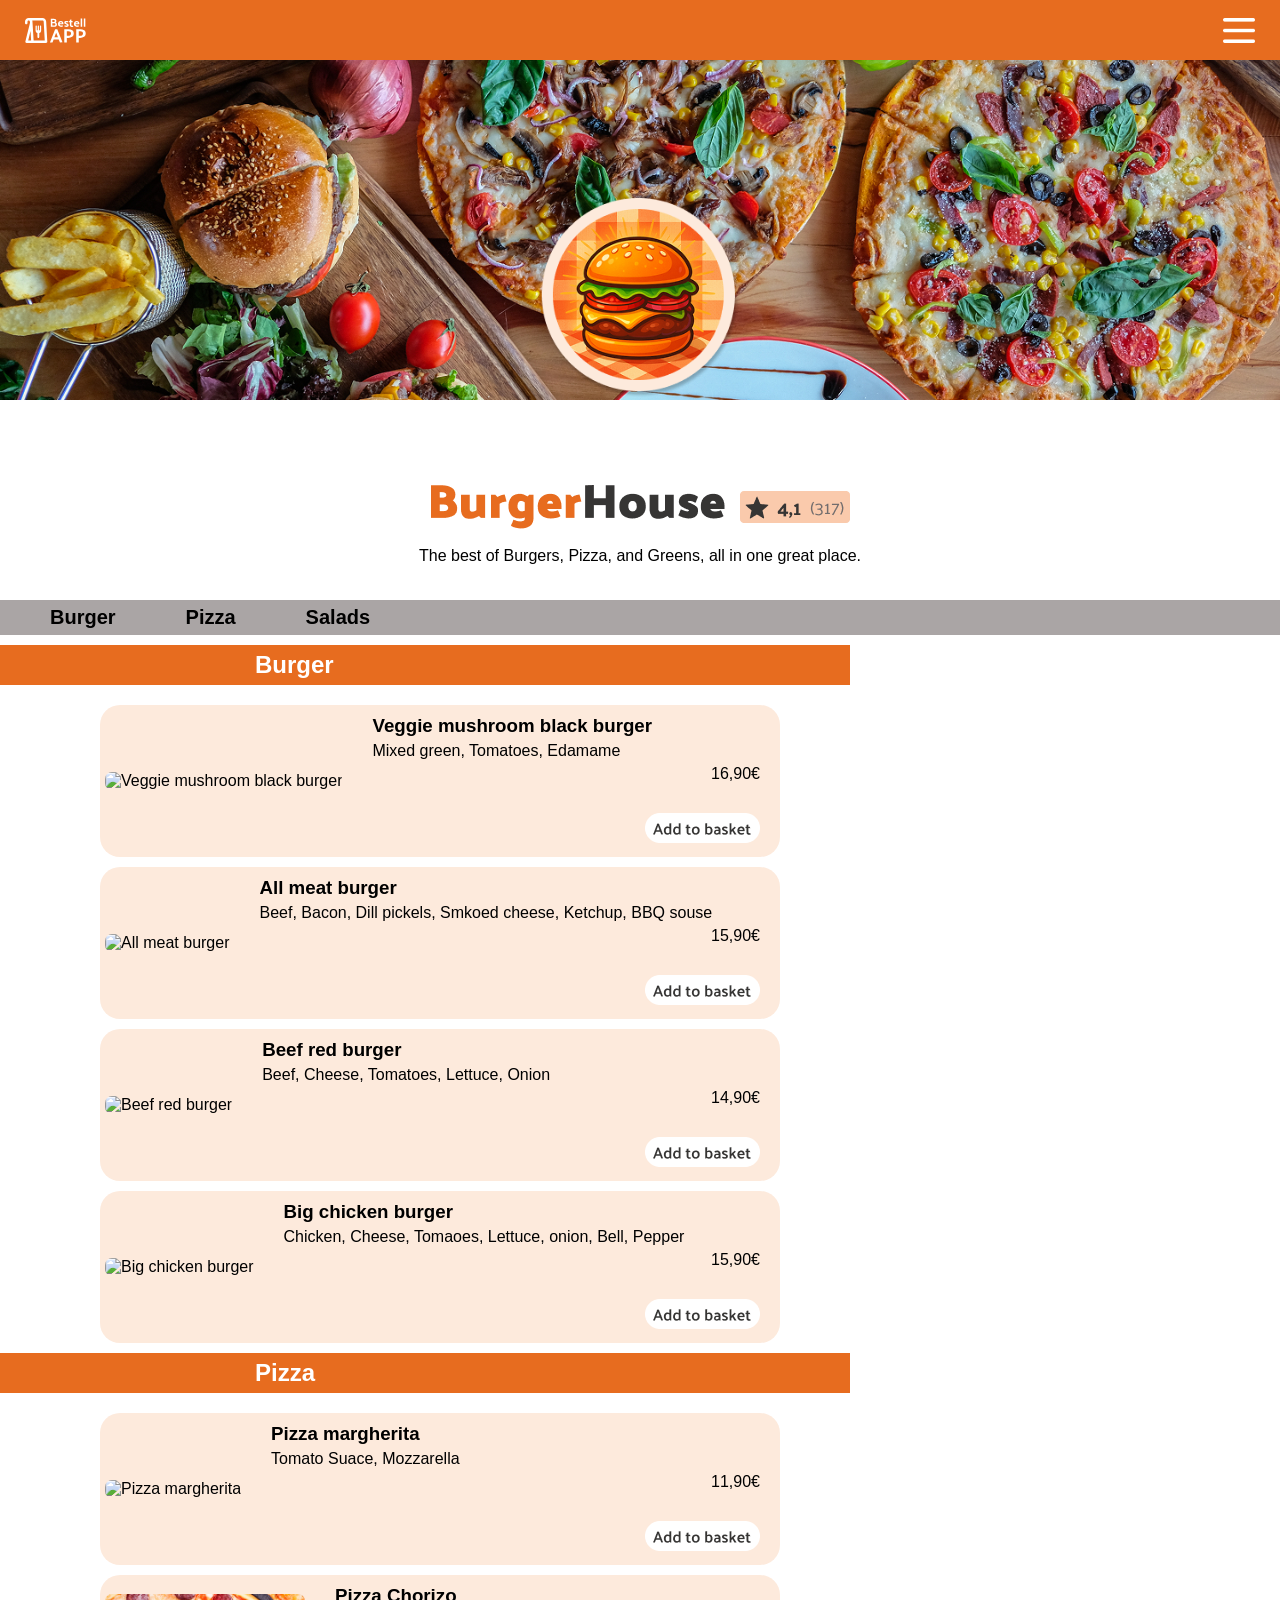
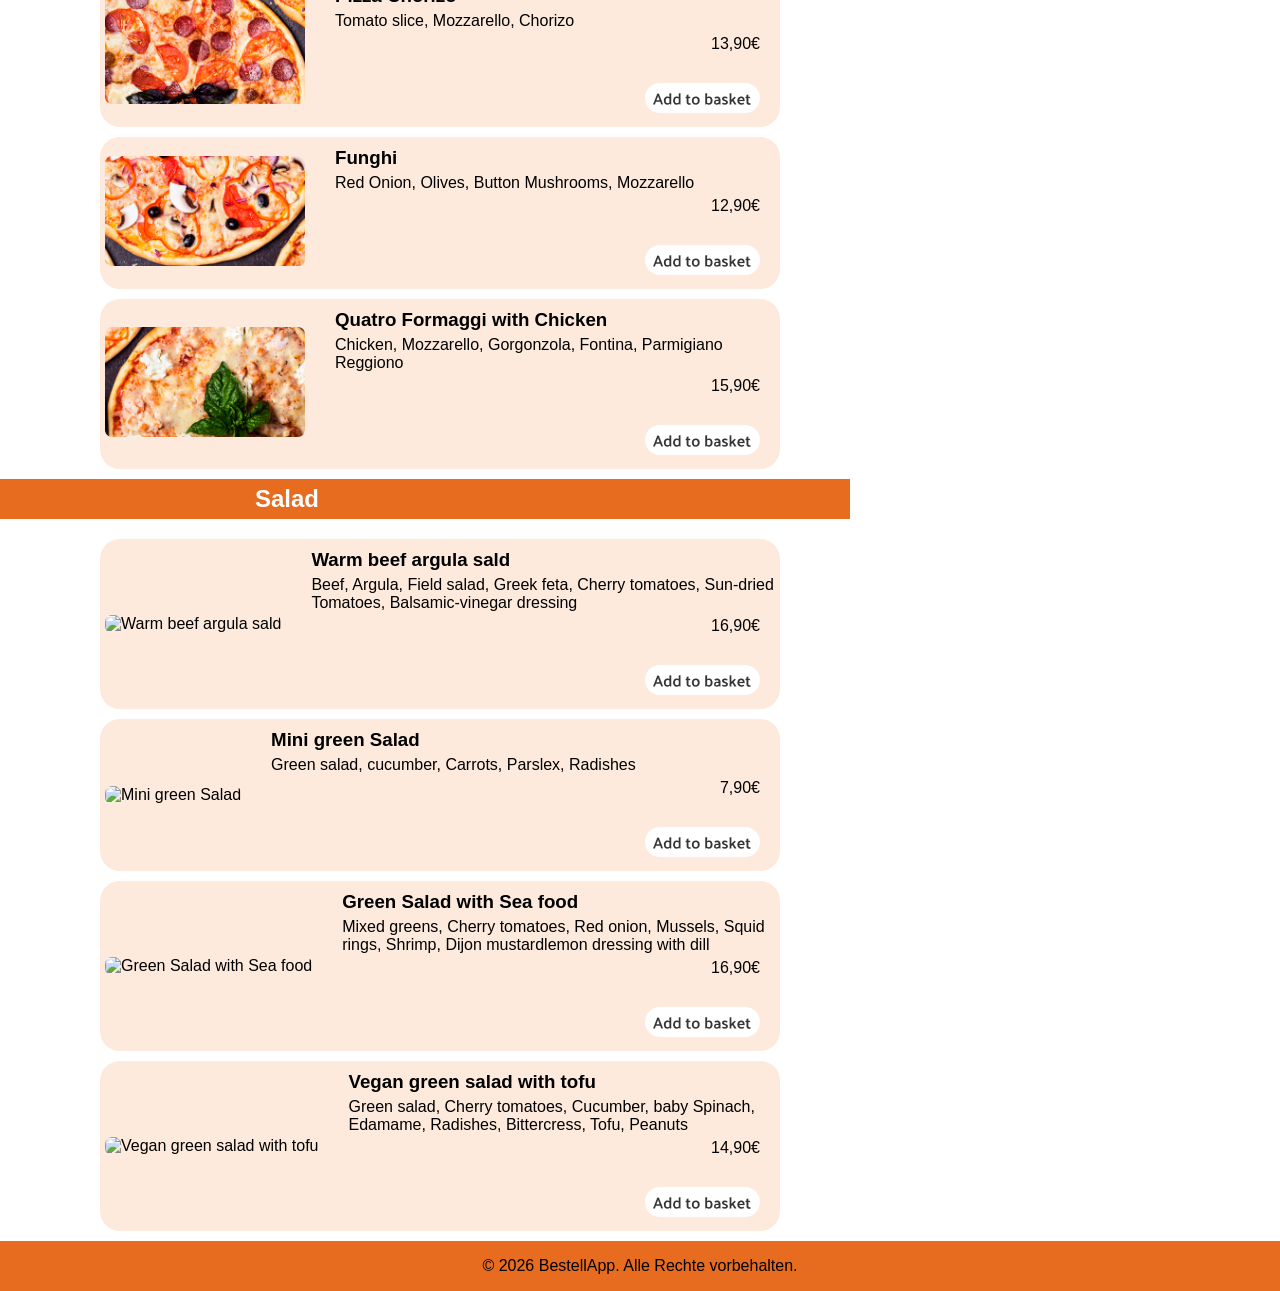
==== commit a770e0f3: "added first js code and modified html code" ====
--- a/alternativeVariant.html
+++ b/alternativeVariant.html
@@ -13,7 +13,7 @@
     <link rel="stylesheet" href="./style.css">
 </head>
 
-<body>
+<body onload="init()">
     <header>
         <nav class="header">
             <img class="headerIcons" src="./assets/icons/logo_icon.svg" alt="BestellApp Logo">
@@ -42,223 +42,8 @@
         </section>
 
         <div class="mainContainer">
-            <section class="mainContentSection">
-                <section>
-                    <div class="sectionTitle">
-                        <h2 id="burgerId" class="title">Burger</h2>
-                    </div>
-                    <section class="dishesSections">
-                        <div class="dishes">
-                            <div>
-                                <img class="dishesImg" src="./assets/img/black_burger.jpg"
-                                    alt="Burger mit schwarzem Brötchen">
-                            </div>
-                            <div class="dishTitle">
-                                <h3>Veggie mushroom black burger</h3>
-                                <p>Mixed green salad, tomatoes, edamame and mushrooms</p>
-                                <div class="dishesBottom">
-                                    <p>16,90€</p>
-                                    <div><img class="addButton" role="button" tabindex="0"
-                                            onkeyup="if(event.key === 'enter')" src="./assets/icons/button_add.png"
-                                            alt="add to basket button"></div>
-                                </div>
-                            </div>
-                        </div>
-                        <div class="dishes">
-                            <div>
-                                <img class="dishesImg" src="./assets/img/meat_burger.jpg" alt="Burger mit viel Fleisch">
-                            </div>
-                            <div class="dishTitle">
-                                <h3>All meat burger</h3>
-                                <p>Beef, Bacon, Dill pickles, Smocked cheese, Ketchupt and BBQ souse</p>
-                                <div class="dishesBottom">
-                                    <p>15,90€</p>
-                                    <div><img class="addButton" role="button" tabindex="0"
-                                            onkeyup="if(event.key === 'enter')" src="./assets/icons/button_add.png"
-                                            alt="add to basket button"></div>
-                                </div>
-                            </div>
-                        </div>
-                        <div class="dishes">
-                            <div>
-                                <img class="dishesImg" src="./assets/img/red_burger.jpg"
-                                    alt="Burger mit rotem Brötchen">
-                            </div>
-                            <div class="dishTitle">
-                                <h3>Beef red burger</h3>
-                                <p>Beef, Cheese, Tomatoes, Lettuce and Onion</p>
-                                <div class="dishesBottom">
-                                    <p>14,90€</p>
-                                    <div><img class="addButton" role="button" tabindex="0"
-                                            onkeyup="if(event.key === 'enter')" src="./assets/icons/button_add.png"
-                                            alt="add to basket button"></div>
-                                </div>
-                            </div>
+            <section id="main_content" class="mainContentSection">
 
-
-                        </div>
-                        <div class="dishes">
-                            <div>
-                                <img class="dishesImg" src="./assets/img/chicken_burger.jpg"
-                                    alt="Burger mit viel Hühnchen">
-                            </div>
-                            <div class="dishTitle">
-                                <h3>Big chicken burger</h3>
-                                <p>Chicken, Cheese, Tomatoes, Lettuce, Onion, Bell and pepper</p>
-                                <div class="dishesBottom">
-                                    <p>15,90€</p>
-                                    <div><img class="addButton" role="button" tabindex="0"
-                                            onkeyup="if(event.key === 'enter')" src="./assets/icons/button_add.png"
-                                            alt="add to basket button"></div>
-                                </div>
-                            </div>
-
-
-                        </div>
-                    </section>
-
-                </section>
-
-                <section>
-                    <div class="sectionTitle">
-                        <h2 id="pizzaId" class="title">Pizza (30cm)</h2>
-                    </div>
-                    <section class="dishesSections">
-                        <div class="dishes">
-                            <div>
-                                <img class="dishesImg" src="./assets/img/pizza_margherita.jpg" alt="Pizza mit Käse">
-                            </div>
-                            <div class="dishTitle">
-                                <h3>Pizza Margherita</h3>
-                                <p>Tomato Sauce, Mozzarella</p>
-                                <div class="dishesBottom">
-                                    <p>11,90€</p>
-                                    <div><img class="addButton" role="button" tabindex="0"
-                                            onkeyup="if(event.key === 'enter')" src="./assets/icons/button_add.png"
-                                            alt="add to basket button"></div>
-                                </div>
-                            </div>
-                        </div>
-                        <div class="dishes">
-                            <div>
-                                <img class="dishesImg" src="./assets/img/pizza_chorizo.jpg" alt="Pizza mit Salami">
-                            </div>
-                            <div class="dishTitle">
-                                <h3>Pizza Chorizo</h3>
-                                <p>Tomato slices, Mozzarella, Chorizo</p>
-                                <div class="dishesBottom">
-                                    <p>13,90€</p>
-                                    <div><img class="addButton" role="button" tabindex="0"
-                                            onkeyup="if(event.key === 'enter')" src="./assets/icons/button_add.png"
-                                            alt="add to basket button"></div>
-                                </div>
-                            </div>
-                        </div>
-                        <div class="dishes">
-                            <div>
-                                <img class="dishesImg" src="./assets/img/pizza_funghi.jpg" alt="Pizza mit Pilzen">
-                            </div>
-                            <div class="dishTitle">
-                                <h3>Pizza Funghi</h3>
-                                <p>Red onion, Olives, Button Mushrooms, Mozzarella</p>
-                                <div class="dishesBottom">
-                                    <p>12,90€</p>
-                                    <div><img class="addButton" role="button" tabindex="0"
-                                            onkeyup="if(event.key === 'enter')" src="./assets/icons/button_add.png"
-                                            alt="add to basket button"></div>
-                                </div>
-                            </div>
-                        </div>
-                        <div class="dishes">
-                            <div>
-                                <img class="dishesImg" src="./assets/img/pizza_chickenformaggi.jpg"
-                                    alt="Pizza mit Käse und Hühnchen">
-                            </div>
-                            <div class="dishTitle">
-                                <h3>Pizza quattro Formaggi with Chicken</h3>
-                                <p>Chicken, Mozzarella, Gorgonzola, Fontina, Parmigiano Reggiano</p>
-                                <div class="dishesBottom">
-                                    <p>15,90€</p>
-                                    <div><img class="addButton" role="button" tabindex="0"
-                                            onkeyup="if(event.key === 'enter')" src="./assets/icons/button_add.png"
-                                            alt="add to basket button"></div>
-                                </div>
-                            </div>
-                        </div>
-                    </section>
-
-                </section>
-
-                <section>
-                    <div class="sectionTitle">
-                        <h2 id="saladId" class="title">Salad</h2>
-                    </div>
-                    <section class="dishesSections">
-                        <div class="dishes">
-                            <img class="dishesImg" src="./assets/img/salad_arugula.jpg"
-                                alt="Bild mit griechischem Salat">
-                            <div class="dishTitle">
-                                <h3>Warm beef arugula salad</h3>
-                                <p>Beef, Arugula, Field salad, Greek feta, Cherry tomatoes, Sund-dried Tomatoes,
-                                    Balsamic-vinegar
-                                    dressing</p>
-                                <div class="dishesBottom">
-                                    <p>16,90€</p>
-                                    <div><img class="addButton" role="button" tabindex="0"
-                                            onkeyup="if(event.key === 'enter')" src="./assets/icons/button_add.png"
-                                            alt="add to basket button"></div>
-                                </div>
-                            </div>
-                        </div>
-                        <div class="dishes">
-                            <img class="dishesImg" src="./assets/img/salad_mini.jpg"
-                                alt="Bild mit kleinem gemischtem Salat">
-                            <div class="dishTitle">
-                                <h3>Mini green Salad</h3>
-                                <p>Green salad, Cucumber, Carrots, Parsley, Radishes</p>
-                                <div class="dishesBottom">
-                                    <p>7,90€</p>
-                                    <div><img class="addButton" role="button" tabindex="0"
-                                            onkeyup="if(event.key === 'enter')" src="./assets/icons/button_add.png"
-                                            alt="add to basket button"></div>
-                                </div>
-                            </div>
-                        </div>
-                        <div class="dishes">
-                            <img class="dishesImg" src="./assets/img/salad_seafood.jpg" alt="Salat mit Meeresfrüchten">
-                            <div class="dishTitle">
-                                <h3>Green Salad with sea food</h3>
-                                <p>Mixed greens, CHerry tomatoes, Red onion, Mussels, Squid rings, Shrimo, Dijon
-                                    mustard-lemon
-                                    dressing
-                                    with dill</p>
-                                <div class="dishesBottom">
-                                    <p>16,90€</p>
-                                    <div><img class="addButton" role="button" tabindex="0"
-                                            onkeyup="if(event.key === 'enter')" src="./assets/icons/button_add.png"
-                                            alt="add to basket button"></div>
-                                </div>
-                            </div>
-                        </div>
-                        <div class="dishes">
-                            <img class="dishesImg" src="./assets/img/salad_vegan.jpg" alt="Veganer Salat mit Tofu">
-                            <div class="dishTitle">
-                                <h3>Vegan green salad with tofu</h3>
-                                <p>Green salad, Cherry tomatoes, Cucumber, Baby spinach, Edamame, Radishes, Bittercress,
-                                    Todu,
-                                    Peanuts</p>
-                                <div class="dishesBottom">
-                                    <p>14,90€</p>
-                                    <div><img class="addButton" role="button" tabindex="0"
-                                            onkeyup="if(event.key === 'enter')" src="./assets/icons/button_add.png"
-                                            alt="add to basket button"></div>
-                                </div>
-                            </div>
-                        </div>
-                    </section>
-                </section>
-            </section>
-            
             <section class="basketSection">
                 <!-- <div class="basket" >
                 <h3>Your Basket</h3>
@@ -266,9 +51,10 @@
                 <img class="basketIcon" src="./assets/icons/shopping_cart.png" alt="Icon von Einkaufswagen">
                 </div> -->
                 <div class="filledBasket">
-                    <div class="closeIcons"><img role="button" tabindex="0" class="closingButton" src="./assets/icons/dialog_close_icon.png" alt="Schließen Icon"></div>
+                    <div class="closeIcons"><img role="button" tabindex="0" class="closingButton"
+                            src="./assets/icons/dialog_close_icon.png" alt="Schließen Icon"></div>
                     <h2 class="basketTitle">Your Order</h2>
-                    <div class="basketOrders">
+                    <div id="basket_content" class="basketOrders">
                         <div class="addedOrder">
                             <div>
                                 <h4>Veggie mushroom black burger</h4>
@@ -325,13 +111,13 @@
         <button class="nav_item" onclick="location.href='./index.html'">
             <img src="./assets/icons/home_icon.svg" alt="Haus Icon">
         </button>
-        <button class="nav_item" >
+        <button class="nav_item">
             <img src="./assets/icons/shopping_cart_icon.svg" alt="Einkaufswagen Icon">
         </button>
-        <button class="nav_item" >
+        <button class="nav_item">
             <img src="./assets/icons/takeout_dining_icon.svg" alt="Icon vom Logo">
         </button>
-        <button class="nav_item" onclick="openBasket()" >
+        <button class="nav_item" onclick="openBasket()">
             <img src="./assets/icons/person_icon.svg" alt="Person Icon">
         </button>
     </section>
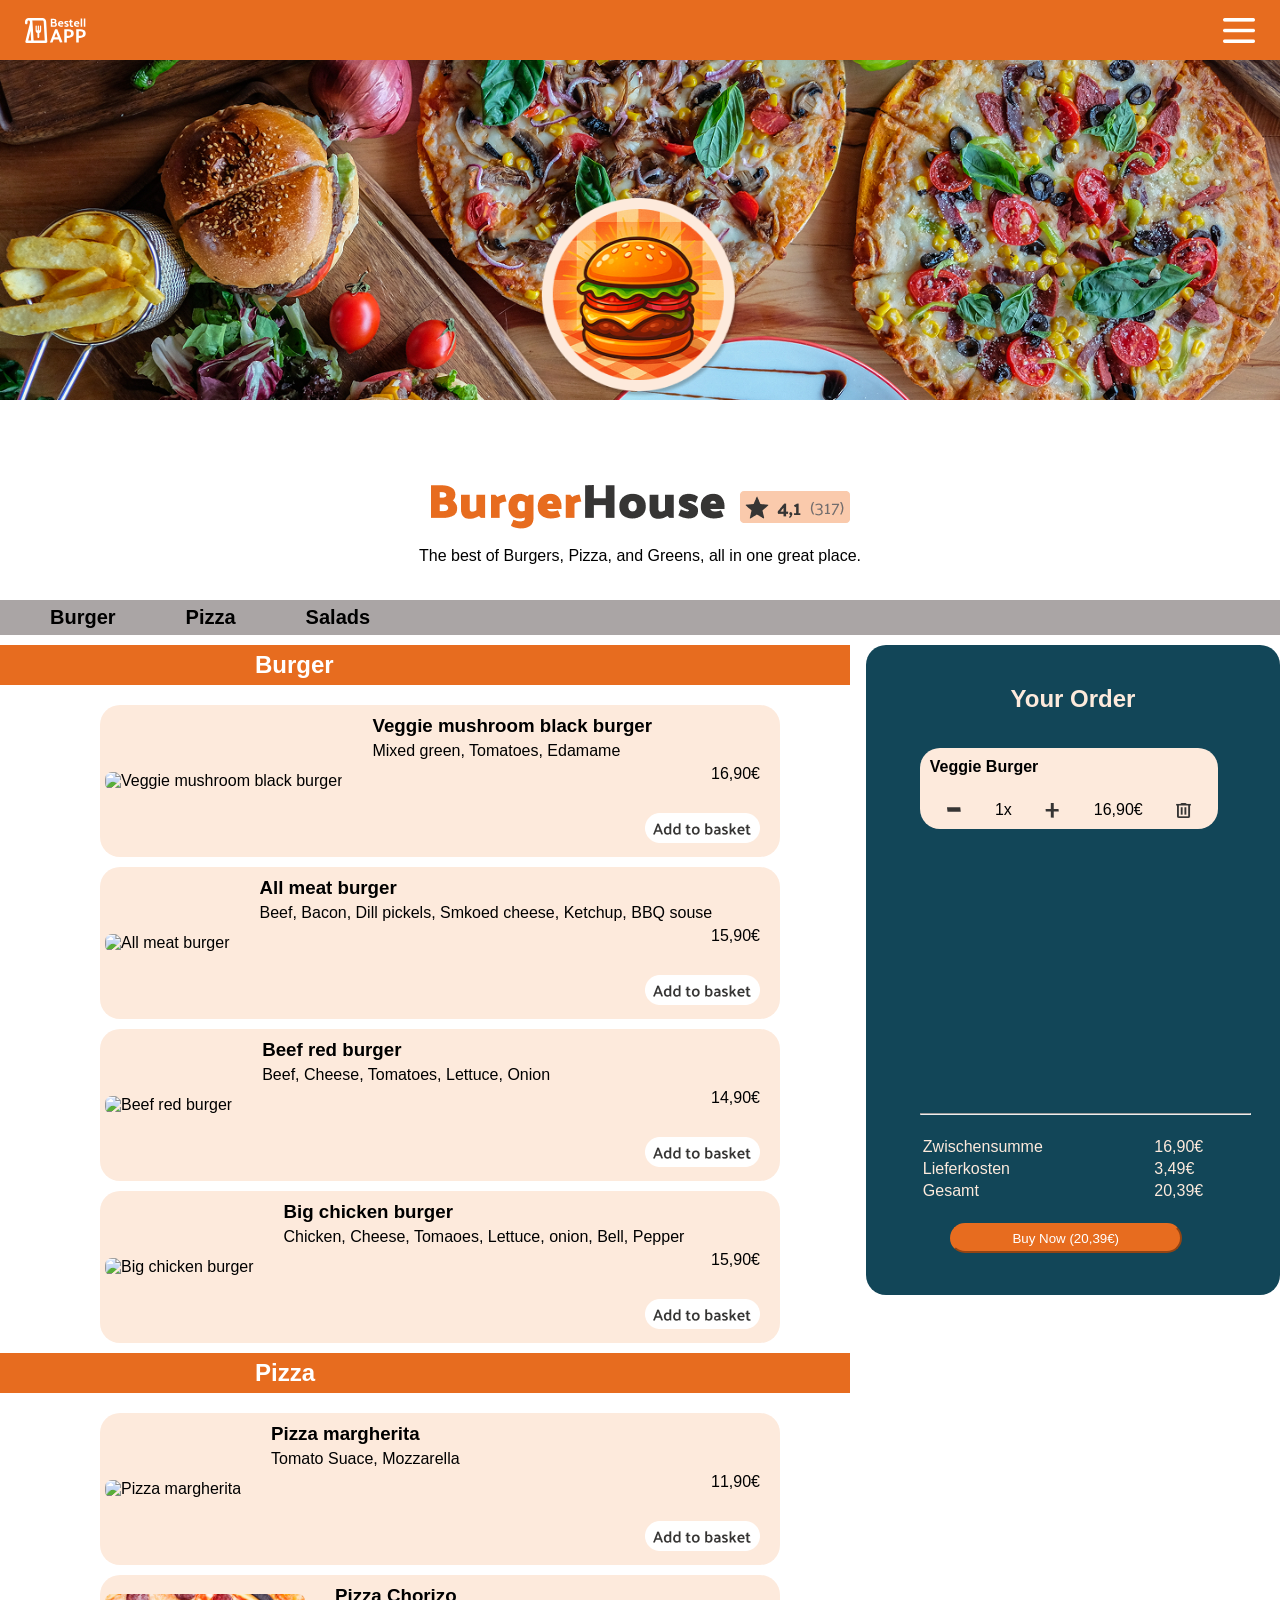
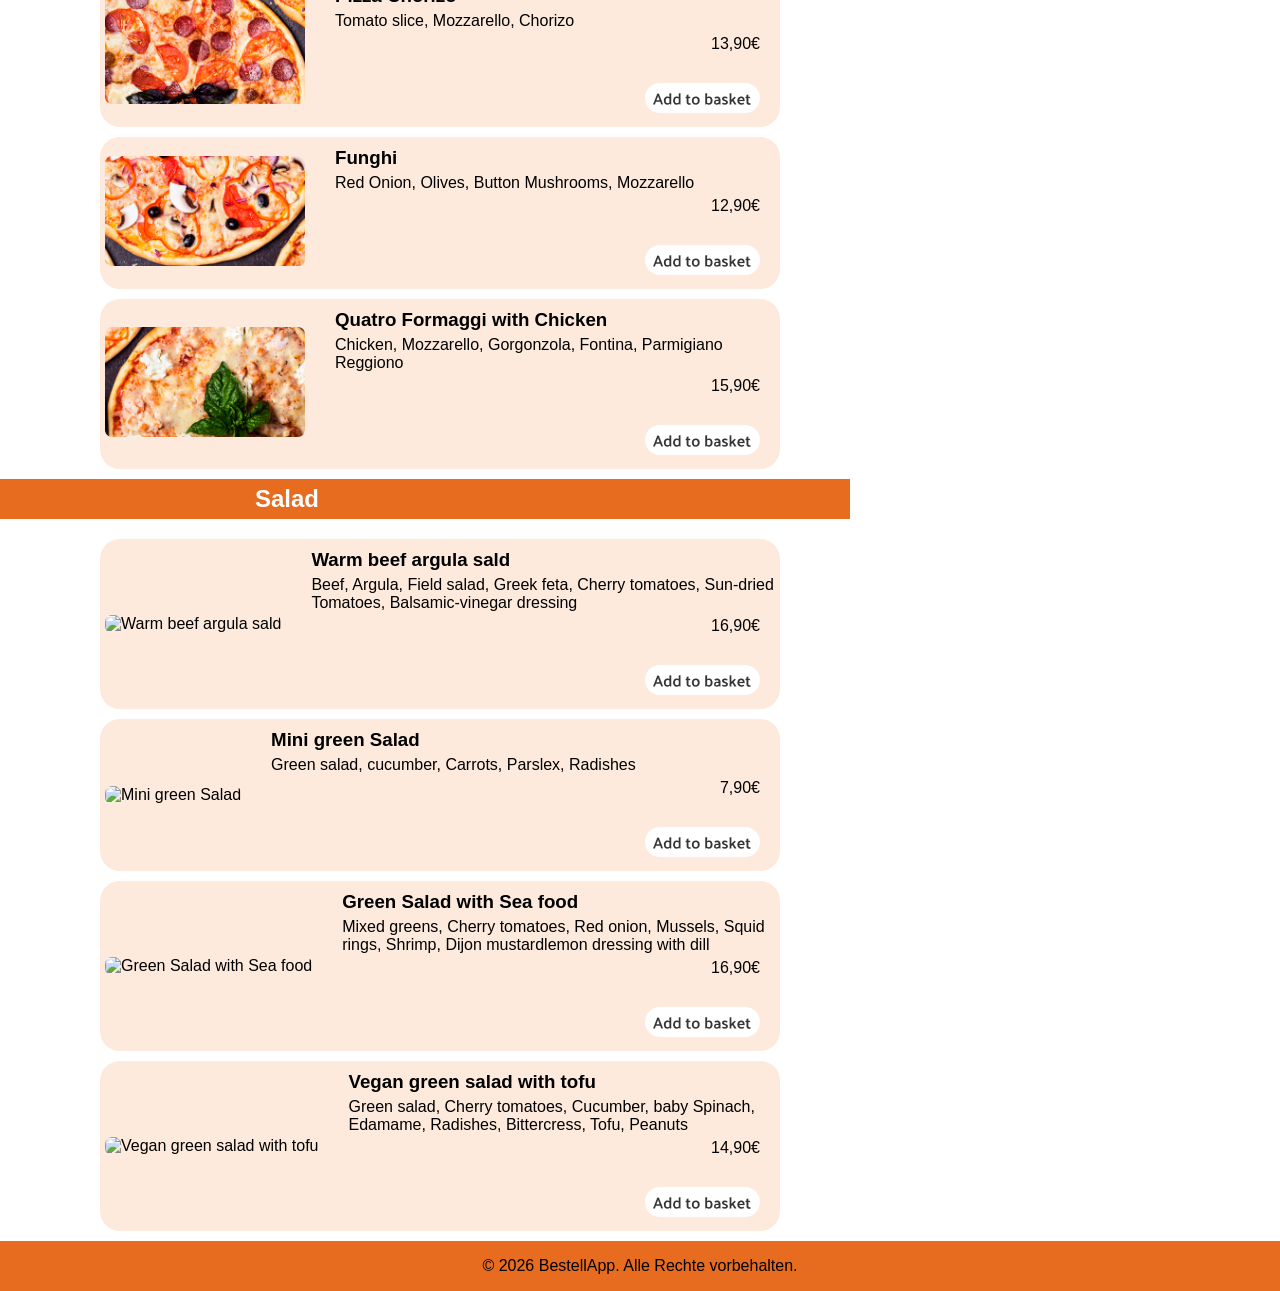
==== commit 6def9ab9: "added and changed a lot of things" ====
--- a/alternativeVariant.html
+++ b/alternativeVariant.html
@@ -35,65 +35,18 @@
                 <p>The best of Burgers, Pizza, and Greens, all in one great place.</p>
             </section>
             <section class="linkMenu">
-                <a class="linkButton" href="#burgerId">Burger</a>
-                <a class="linkButton" href="#pizzaId">Pizza</a>
-                <a class="linkButton" href="#saladId">Salads</a>
+                <a class="linkButton" href="#BurgerId">Burger</a>
+                <a class="linkButton" href="#PizzaId">Pizza</a>
+                <a class="linkButton" href="#SaladId">Salads</a>
             </section>
         </section>
 
         <div class="mainContainer">
-            <section id="main_content" class="mainContentSection">
-
-            <section class="basketSection">
-                <!-- <div class="basket" >
-                <h3>Your Basket</h3>
-                <p>Noting here yet. <br> Go ahead and choose something delicious!</p>
-                <img class="basketIcon" src="./assets/icons/shopping_cart.png" alt="Icon von Einkaufswagen">
-                </div> -->
-                <div class="filledBasket">
-                    <div class="closeIcons"><img role="button" tabindex="0" class="closingButton"
-                            src="./assets/icons/dialog_close_icon.png" alt="Schließen Icon"></div>
-                    <h2 class="basketTitle">Your Order</h2>
-                    <div id="basket_content" class="basketOrders">
-                        <div class="addedOrder">
-                            <div>
-                                <h4>Veggie mushroom black burger</h4>
-                            </div>
-                            <div class="basketIcons">
-                                <img class="basketIcon" role="button" tabindex="0" src="./assets/icons/minus_icon.svg"
-                                    alt="minus Icon">
-                                <p>1x</p>
-                                <img class="basketIcon" role="button" tabindex="0" src="./assets/icons/plus_icon.svg"
-                                    alt="plus Icon">
-                                <p>16,90€</p>
-                                <img class="basketIcon" role="button" tabindex="0" src="./assets/icons/delete_icon.png"
-                                    alt="Mülltonnen Icon">
-                            </div>
-                        </div>
-                    </div>
-                    <section class="costs">
-                        <table class="costList">
-                            <tr>
-                                <td>Zwischensumme</td>
-                                <td>16,90€</td>
-                            </tr>
-                            <tr>
-                                <td>Lieferkosten</td>
-                                <td>3,49€</td>
-                            </tr>
-                            <hr>
-                            <tr>
-                                <td>Gesamt</td>
-                                <td>20,39€</td>
-                            </tr>
-                        </table>
-                        <button class="buyButton">
-                            <p>Buy Now (20,39€)</p>
-                        </button>
-                    </section>
-                </div>
-            </section>
-            <!-- <dialog class="dialog" onclick="openDialog()">
+            <section id="main_content" class="mainContentSection"></section>
+                <section id="basket" class="basketSection">
+                </section>
+        </div>
+        <!-- <dialog class="dialog" onclick="openDialog()">
                 <div class="dialogWindow">
                         <img class="closingButton" role="button" tabindex="0" src="./assets/icons/dialog_close_icon.png" alt="">
                     <section class="orderConfirmedText">
@@ -102,7 +55,6 @@
                     </section>
                 </div>
             </dialog> -->
-        </div>
     </main>
     <footer>
         <p>© 2026 BestellApp. Alle Rechte vorbehalten.</p>
@@ -111,13 +63,13 @@
         <button class="nav_item" onclick="location.href='./index.html'">
             <img src="./assets/icons/home_icon.svg" alt="Haus Icon">
         </button>
-        <button class="nav_item">
+        <button onclick="toggleBasket()" class="nav_item">
             <img src="./assets/icons/shopping_cart_icon.svg" alt="Einkaufswagen Icon">
         </button>
         <button class="nav_item">
             <img src="./assets/icons/takeout_dining_icon.svg" alt="Icon vom Logo">
         </button>
-        <button class="nav_item" onclick="openBasket()">
+        <button class="nav_item">
             <img src="./assets/icons/person_icon.svg" alt="Person Icon">
         </button>
     </section>
--- a/styles/assets.css
+++ b/styles/assets.css
@@ -79,6 +79,7 @@
 }
 
 .closingButton {
+    display: none;
     height: 15px;
     width: 15px;
     cursor: pointer;
@@ -133,6 +134,10 @@
 }
 
 @media (max-width: 940px) {
+    .closingButton {
+        display: flex;
+    }
+
     .nav_item {
         background-color: #124658;
         border: none;
--- a/style.css
+++ b/style.css
@@ -139,6 +139,7 @@
 }
 
 .closeIcons {
+    display: none;
     width: 100%;
     height: 15px;
     display: flex;
@@ -232,6 +233,9 @@
 }
 
 @media (max-width: 940px) {
+    .closeIcons {
+        display: flex;
+    }
     .basketSection {
         display: none;
         width: 400px;
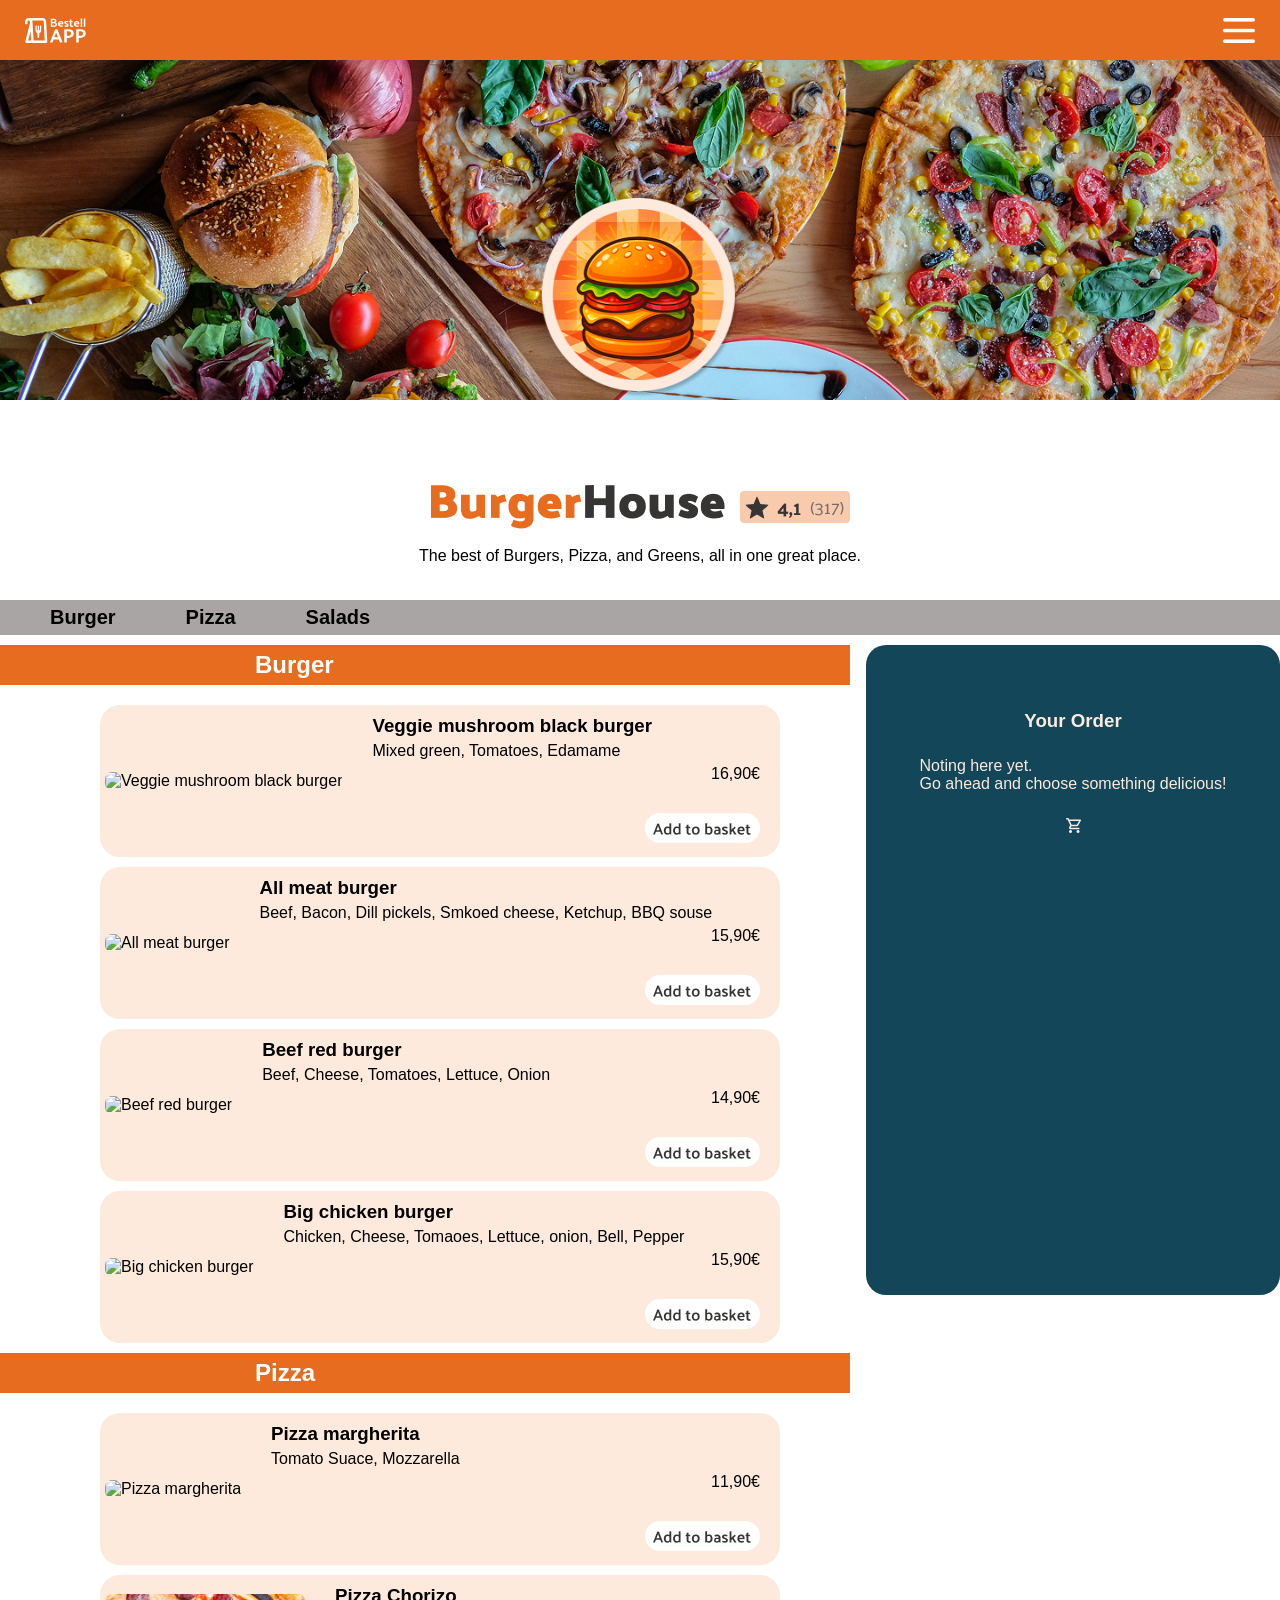
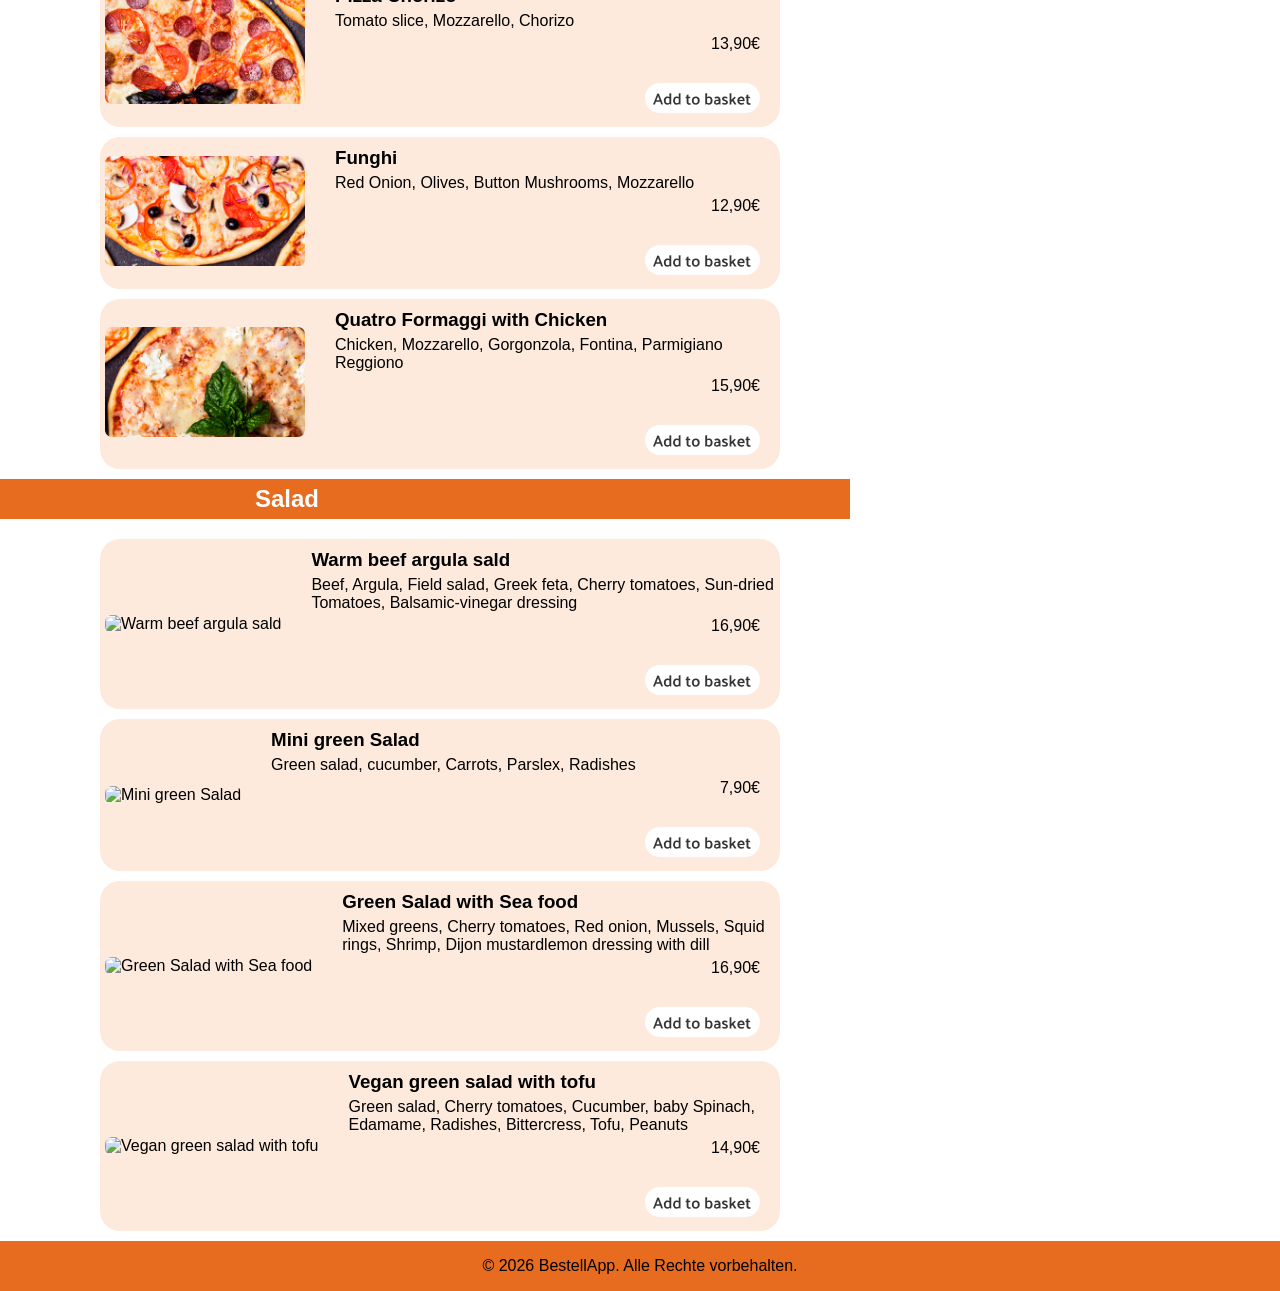
==== commit a9b50cf2: "added several new functions for localstorage save and a badgesign for the basket. the buyButton load" ====
--- a/alternativeVariant.html
+++ b/alternativeVariant.html
@@ -43,8 +43,8 @@
 
         <div class="mainContainer">
             <section id="main_content" class="mainContentSection"></section>
-                <section id="basket" class="basketSection">
-                </section>
+            <section id="basket" class="basketSection">
+            </section>
         </div>
         <!-- <dialog class="dialog" onclick="openDialog()">
                 <div class="dialogWindow">
@@ -63,8 +63,9 @@
         <button class="nav_item" onclick="location.href='./index.html'">
             <img src="./assets/icons/home_icon.svg" alt="Haus Icon">
         </button>
-        <button onclick="toggleBasket()" class="nav_item">
+        <button onclick="toggleBasket()" class="nav_item" style="position: relative;">
             <img src="./assets/icons/shopping_cart_icon.svg" alt="Einkaufswagen Icon">
+            <div id="basket_badge" class="basket-badge" style="display: none;">0</div>
         </button>
         <button class="nav_item">
             <img src="./assets/icons/takeout_dining_icon.svg" alt="Icon vom Logo">
--- a/styles/assets.css
+++ b/styles/assets.css
@@ -129,6 +129,22 @@
     color: white;
 }
 
+.basket-badge {
+    position: absolute;
+    top: -5px;
+    right: -5px;
+    background-color: #c01111;
+    color: white;
+    font-size: 12px;
+    font-weight: bold;
+    width: 18px;
+    height: 18px;
+    border-radius: 50%;
+    display: flex;
+    justify-content: center;
+    align-items: center;
+}
+
 .orderConfirmedText {
     margin-top: 30px;
 }
@@ -189,6 +205,14 @@
     }
 }
 
+@media (max-width: 375px) {
+    .buyButton {
+        margin-left: 0;
+    }
+
+
+}
+
 @media (max-width: 350px) {
     .headlineTitles {
         height: 27px;
--- a/styles/standard.css
+++ b/styles/standard.css
@@ -2,6 +2,7 @@
     box-sizing: border-box;
     margin: 0;
     scroll-behavior: smooth;
+    padding: 0;
 }
 a{
     text-decoration: none;
--- a/style.css
+++ b/style.css
@@ -132,6 +132,7 @@
     width: 100%;
     height: 650px;
     border-radius: 20px;
+    padding: 25px;
     background-color: #124658;
     position: sticky;
     top: 0;
@@ -209,13 +210,21 @@
     position: fixed;
     left: 0;
     top: 0;
-    height: 100vh;
-    width: 100vw;
-    background: rgba(0, 0, 0, 0.5);
+    height: 100%;
+    width: 100%;
+    background: rgba(0, 0, 0, 0);
+    border-width: 0;
     z-index: 1000;
     display: flex;
     justify-content: center;
     align-items: center;
+
+}
+
+@media (max-width: 1920px) {
+    .basketSection {
+        display: flex;
+    }
 }
 
 @media (max-width: 1253px) {
@@ -236,6 +245,7 @@
     .closeIcons {
         display: flex;
     }
+
     .basketSection {
         display: none;
         width: 400px;
@@ -253,7 +263,7 @@
         padding-top: 10px;
         padding-right: 0;
         bottom: 71px;
-        margin-top: 590px;
+        margin-top: 41vh;
     }
 
     footer {
@@ -321,6 +331,11 @@
         align-items: center;
         padding-left: 15px;
     }
+
+    .filledBasket {
+        height: 550px;
+        margin-top: 49.5vh;
+    }
 }
 
 @media (max-width: 480px) {
@@ -352,4 +367,26 @@
         background-color: rgb(170, 165, 165);
         gap: 15px;
     }
+}
+
+@media (max-width: 375px) {
+    .filledBasket {
+        display: flex;
+        align-items: center;
+        justify-content: center;
+        height: 500px;
+        margin-top: 55.5vh;
+        width: auto;
+        padding-left: 0;
+    }
+
+    .costs {
+        margin-left: 0;
+    }
+
+    .basketOrders {
+        margin-left: 0;
+    }
+
+    
 }
